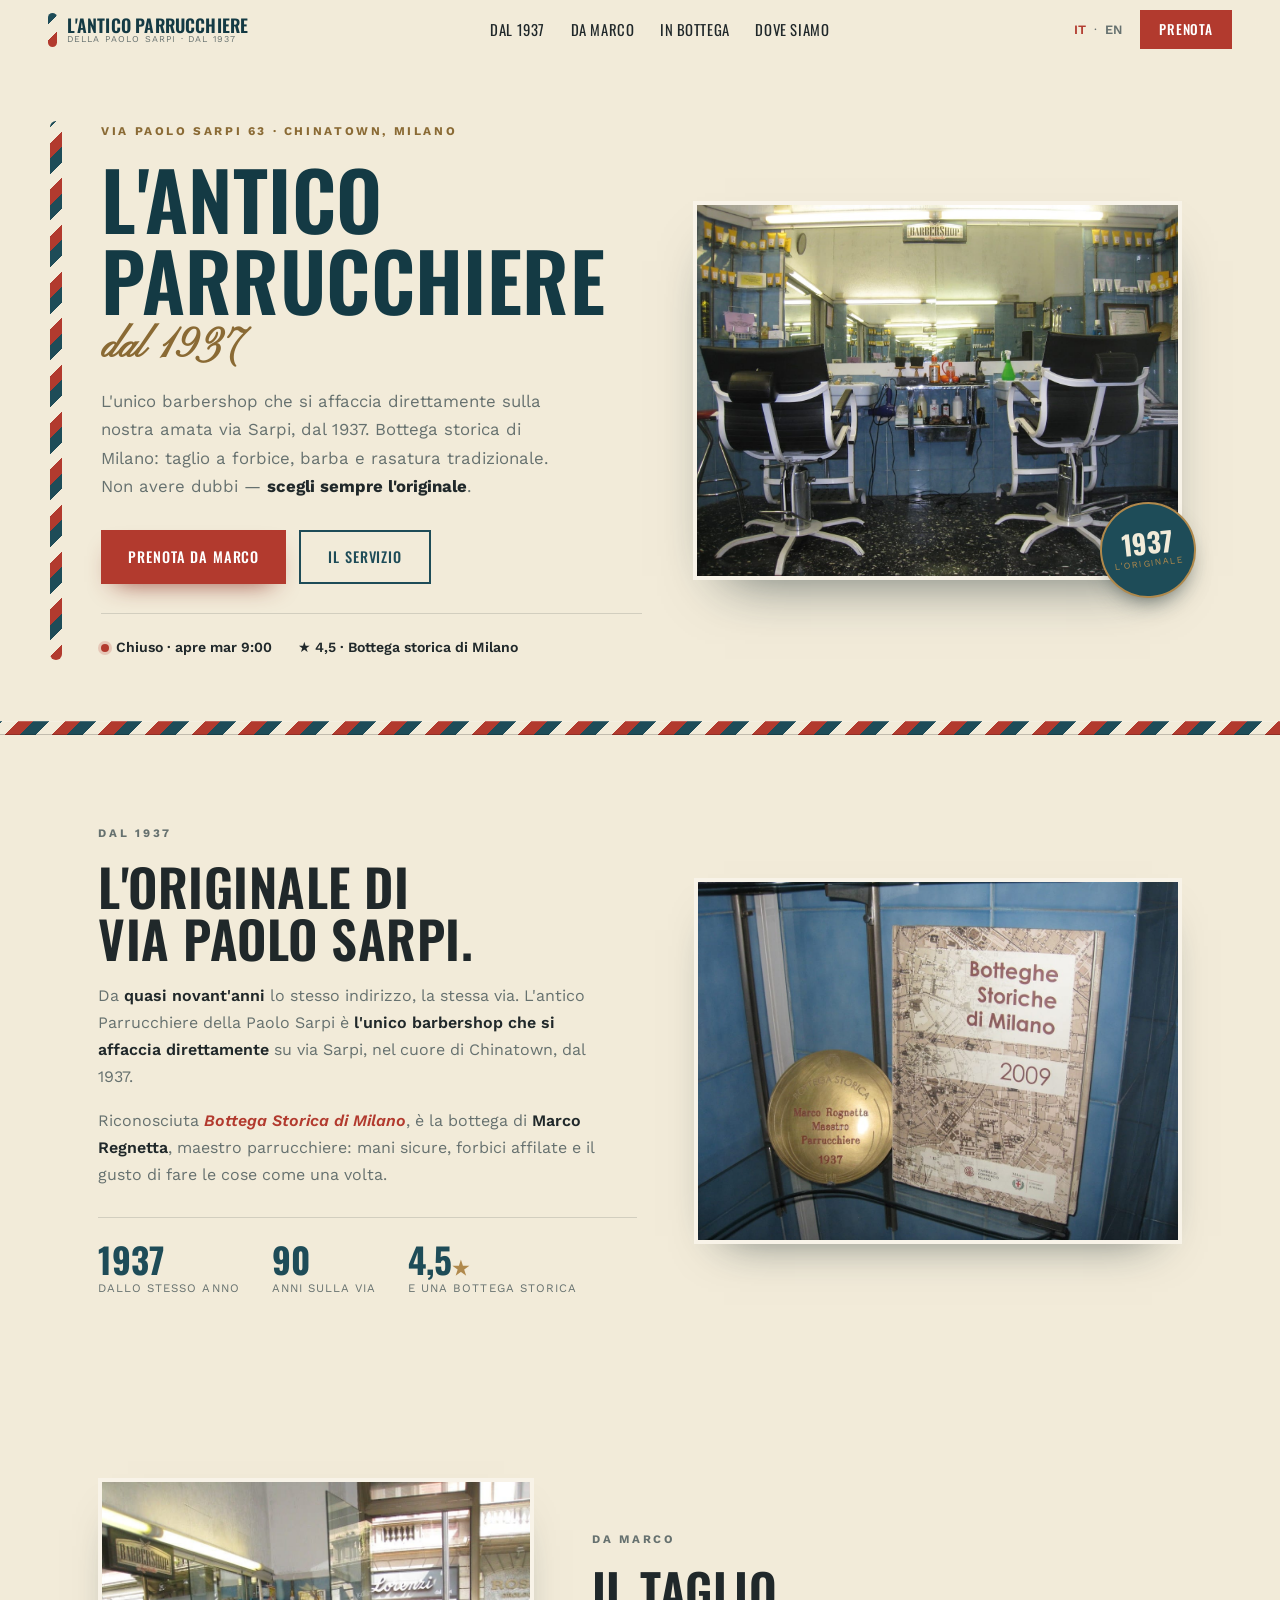
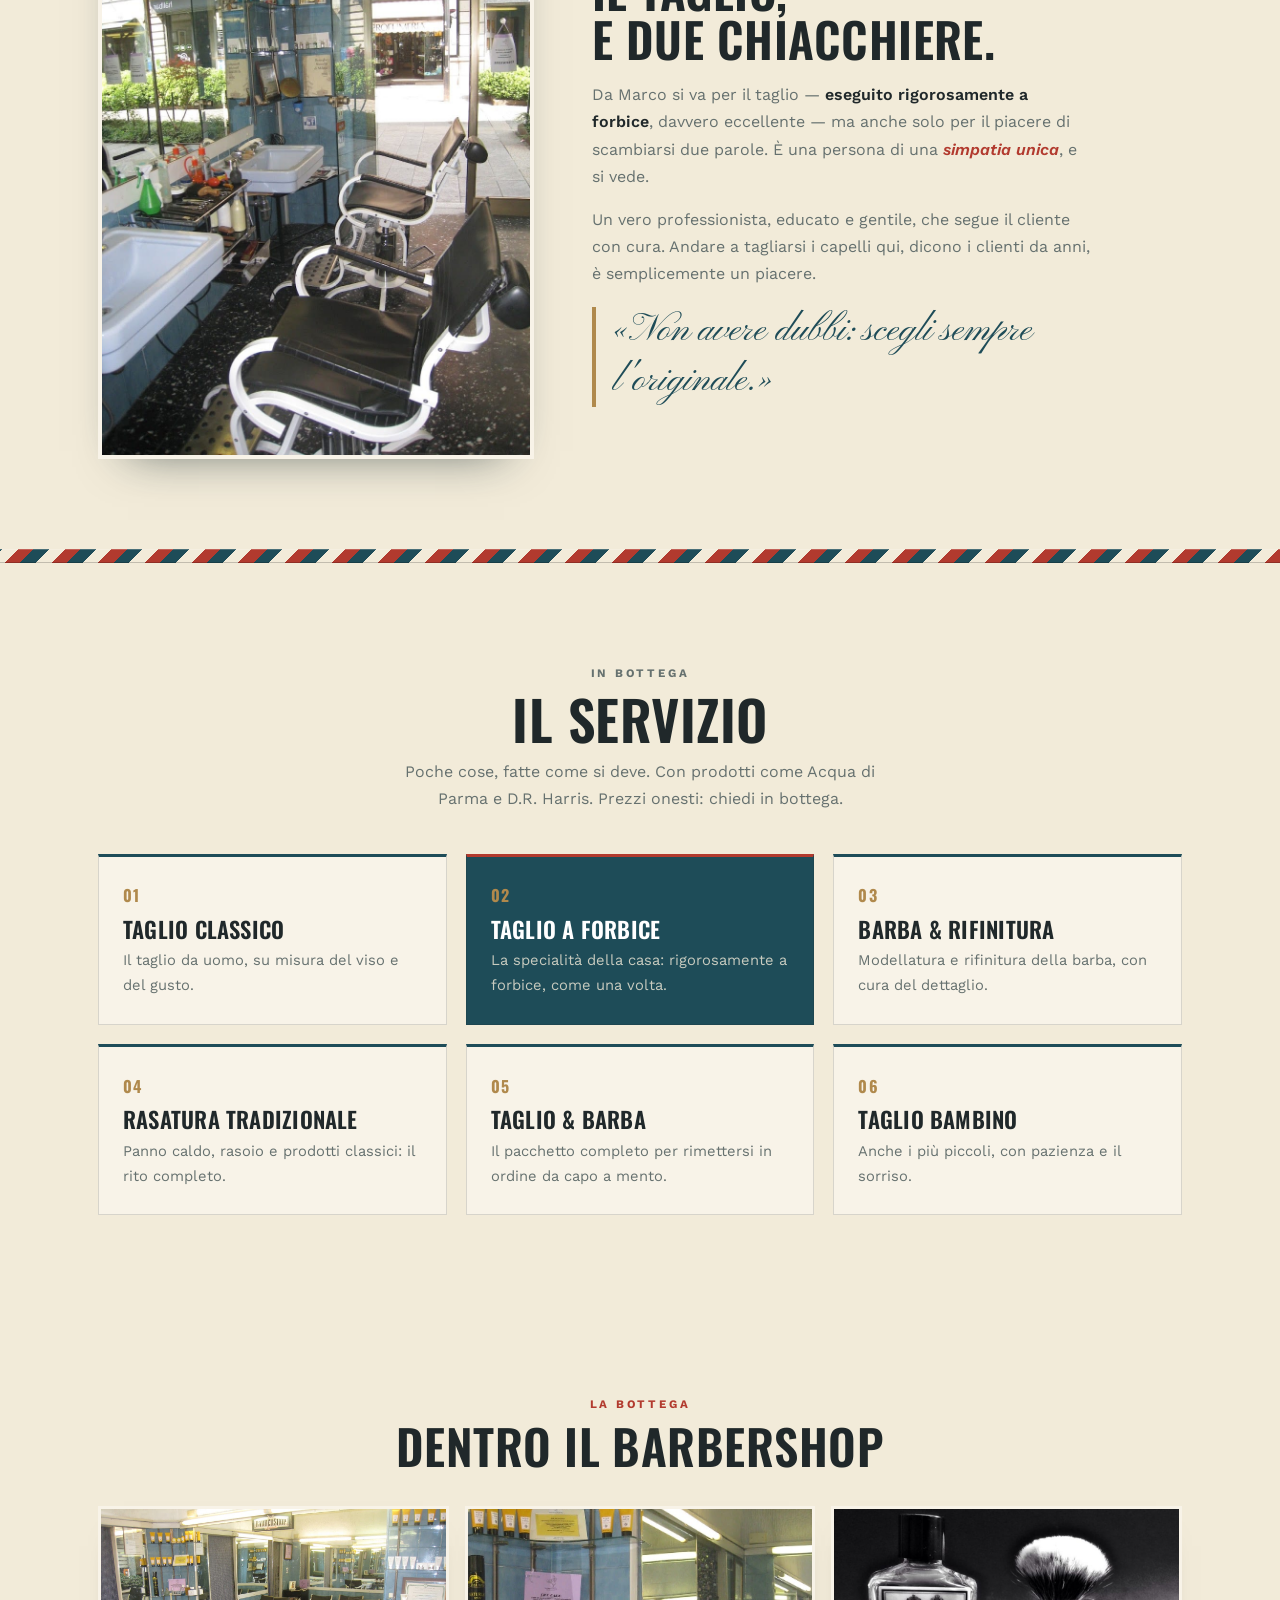
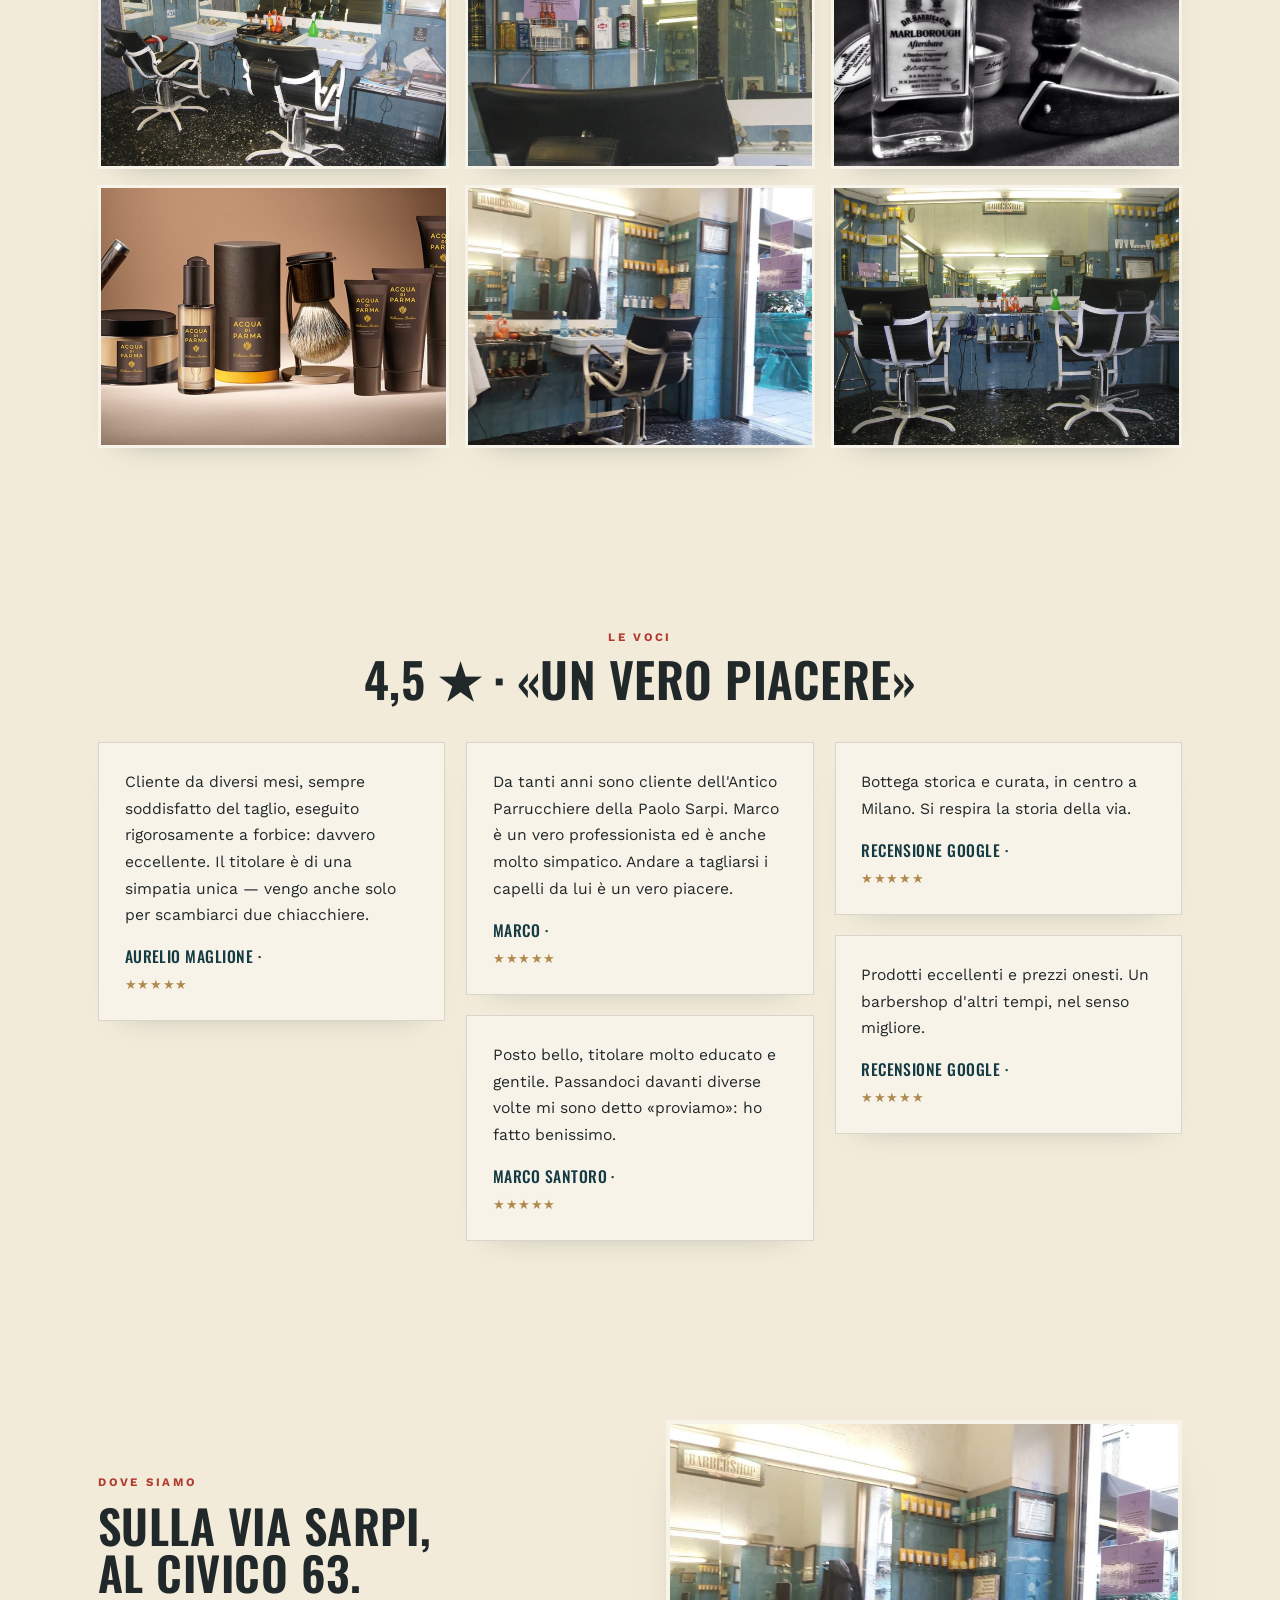
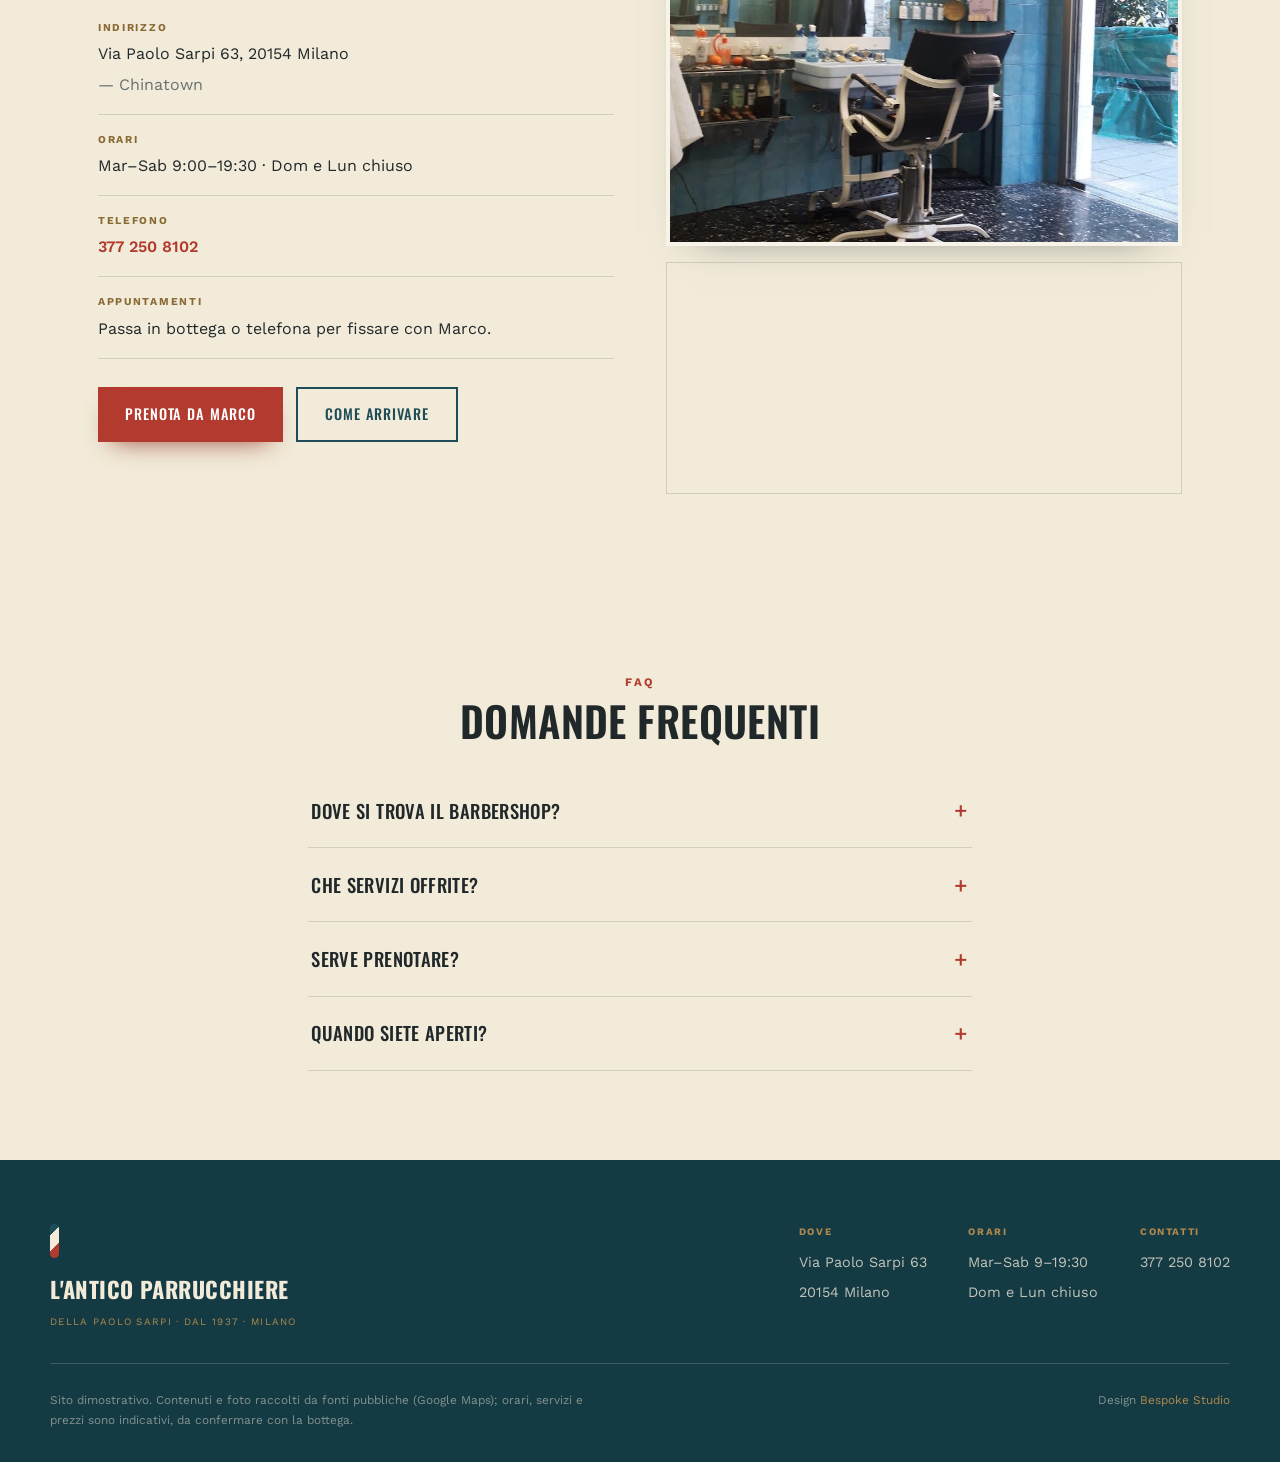
==== index.html @ 306f4358 "L'antico Parrucchiere della Paolo Sarpi — barbershop dal 1937 (demo)" ====
<!DOCTYPE html>
<html lang="it">
<head>
<meta charset="UTF-8" />
<meta name="viewport" content="width=device-width, initial-scale=1.0" />
<title>L'antico Parrucchiere della Paolo Sarpi — barbershop dal 1937 · Milano</title>
<meta name="description" content="L'antico Parrucchiere della Paolo Sarpi: l'unico barbershop che si affaccia su via Sarpi dal 1937. Bottega storica di Milano, taglio a forbice, barba e rasatura tradizionale da Marco. Via Paolo Sarpi 63, Chinatown, Milano. 4,5★." />
<link rel="canonical" href="https://rotenzark.github.io/antico-parrucchiere-sarpi/" />
<meta name="theme-color" content="#1E4C58" />
<meta property="og:type" content="business.business" />
<meta property="og:site_name" content="L'antico Parrucchiere della Paolo Sarpi" />
<meta property="og:title" content="L'antico Parrucchiere della Paolo Sarpi — barbershop dal 1937" />
<meta property="og:description" content="L'unico barbershop che si affaccia su via Sarpi dal 1937. Bottega storica di Milano, taglio a forbice e rasatura tradizionale da Marco." />
<meta property="og:image" content="https://rotenzark.github.io/antico-parrucchiere-sarpi/img/og-image.jpg" />
<meta property="og:url" content="https://rotenzark.github.io/antico-parrucchiere-sarpi/" />
<meta property="og:locale" content="it_IT" />
<meta property="og:locale:alternate" content="en_US" />
<meta name="twitter:card" content="summary_large_image" />
<meta name="twitter:title" content="L'antico Parrucchiere della Paolo Sarpi — dal 1937" />
<meta name="twitter:description" content="L'unico barbershop che si affaccia su via Sarpi dal 1937. Taglio a forbice e rasatura tradizionale, da Marco." />
<meta name="twitter:image" content="https://rotenzark.github.io/antico-parrucchiere-sarpi/img/og-image.jpg" />
<link rel="icon" href="img/favicon.svg" type="image/svg+xml" />
<link rel="icon" href="img/favicon-32.png" sizes="32x32" type="image/png" />
<link rel="apple-touch-icon" href="img/apple-touch-icon.png" />
<link rel="preconnect" href="https://fonts.googleapis.com" />
<link rel="preconnect" href="https://fonts.gstatic.com" crossorigin />
<link href="https://fonts.googleapis.com/css2?family=Oswald:wght@400;500;600;700&family=Pinyon+Script&family=Work+Sans:wght@400;500;600;700&display=swap" rel="stylesheet" />
<link rel="stylesheet" href="css/styles.css?v=1" />
<script type="application/ld+json">
{
  "@context": "https://schema.org", "@type": "HairSalon",
  "name": "L'antico Parrucchiere della Paolo Sarpi",
  "description": "Barbershop storico di Milano, dal 1937 in Via Paolo Sarpi (Chinatown): l'unico barbershop che si affaccia direttamente sulla via. Bottega storica di Milano, taglio a forbice, barba e rasatura tradizionale. Da Marco Regnetta, maestro parrucchiere.",
  "url": "https://rotenzark.github.io/antico-parrucchiere-sarpi/",
  "telephone": "+393772508102", "priceRange": "€€",
  "image": "https://rotenzark.github.io/antico-parrucchiere-sarpi/img/interno.jpg",
  "address": { "@type": "PostalAddress", "streetAddress": "Via Paolo Sarpi 63", "addressLocality": "Milano", "postalCode": "20154", "addressCountry": "IT" },
  "geo": { "@type": "GeoCoordinates", "latitude": 45.480884, "longitude": 9.17062 },
  "aggregateRating": { "@type": "AggregateRating", "ratingValue": "4.5", "reviewCount": "55" },
  "foundingDate": "1937",
  "openingHoursSpecification": [
    { "@type": "OpeningHoursSpecification", "dayOfWeek": ["Tuesday","Wednesday","Thursday","Friday","Saturday"], "opens": "09:00", "closes": "19:30" }
  ],
  "sameAs": ["https://www.facebook.com/"]
}
</script>
<script type="application/ld+json">
{
  "@context": "https://schema.org", "@type": "FAQPage",
  "mainEntity": [
    { "@type": "Question", "name": "Dove si trova L'antico Parrucchiere della Paolo Sarpi?", "acceptedAnswer": { "@type": "Answer", "text": "In Via Paolo Sarpi 63, nel cuore di Chinatown a Milano: l'unico barbershop che si affaccia direttamente sulla via, dal 1937." } },
    { "@type": "Question", "name": "Che servizi offrite?", "acceptedAnswer": { "@type": "Answer", "text": "Taglio classico e taglio a forbice, barba e rifinitura, rasatura tradizionale con panno caldo, taglio & barba e taglio bambino. Con prodotti come Acqua di Parma e D.R. Harris." } },
    { "@type": "Question", "name": "Serve prenotare?", "acceptedAnswer": { "@type": "Answer", "text": "Si può passare in bottega o telefonare al 377 250 8102 per fissare un appuntamento con Marco." } },
    { "@type": "Question", "name": "Quando siete aperti?", "acceptedAnswer": { "@type": "Answer", "text": "Da martedì a sabato, dalle 9:00 alle 19:30. Domenica e lunedì chiuso." } }
  ]
}
</script>
</head>
<body>

<div id="intro" aria-hidden="true">
  <div class="intro-mark"><span class="intro-pole" aria-hidden="true"></span><span class="intro-name">L'antico Parrucchiere</span><span class="intro-since">della Paolo Sarpi · dal 1937</span></div>
  <button id="intro-skip" data-i18n="intro.skip">Entra →</button>
</div>

<header id="site-header">
  <a href="#top" class="brand" aria-label="L'antico Parrucchiere della Paolo Sarpi — home">
    <span class="brand-pole" aria-hidden="true"></span>
    <span class="brand-txt"><b>L'antico Parrucchiere</b><i data-i18n="brand.sub">della Paolo Sarpi · dal 1937</i></span>
  </a>
  <nav class="nav" aria-label="Navigazione">
    <a href="#storia" data-i18n="nav.storia">Dal 1937</a>
    <a href="#marco" data-i18n="nav.marco">Da Marco</a>
    <a href="#servizio" data-i18n="nav.servizio">In bottega</a>
    <a href="#dove" data-i18n="nav.dove">Dove siamo</a>
  </nav>
  <div class="head-actions">
    <div class="lang" role="group" aria-label="Lingua"><button data-lang="it" class="active">IT</button><span>·</span><button data-lang="en">EN</button></div>
    <a class="btn-book" href="tel:+393772508102"><span data-i18n="cta.book">Prenota</span></a>
    <button id="burger" aria-label="Menu" aria-expanded="false"><span></span><span></span><span></span></button>
  </div>
</header>

<!-- HERO -->
<section id="top" class="hero">
  <span class="hero-pole" aria-hidden="true"></span>
  <div class="hero-copy">
    <p class="eyebrow reveal" data-i18n="hero.eyebrow">Via Paolo Sarpi 63 · Chinatown, Milano</p>
    <h1 class="hero-title reveal reveal-d1">L'antico<br>Parrucchiere<span class="hero-script" data-i18n="hero.script">dal 1937</span></h1>
    <p class="hero-sub reveal reveal-d2" data-i18n="hero.sub">L'unico barbershop che si affaccia direttamente sulla nostra amata via Sarpi, dal 1937. Bottega storica di Milano: taglio a forbice, barba e rasatura tradizionale. Non avere dubbi — <b>scegli sempre l'originale</b>.</p>
    <div class="hero-cta reveal reveal-d3">
      <a class="btn btn-solid" href="tel:+393772508102" data-i18n="hero.cta1">Prenota da Marco</a>
      <a class="btn btn-line" href="#servizio" data-i18n="hero.cta2">Il servizio</a>
    </div>
    <div class="hero-facts reveal reveal-d3">
      <span class="hf-live"><span id="live-dot"></span> <span id="live-text" data-i18n="hero.live">Controllo orari…</span></span>
      <span data-i18n="hero.f2">★ 4,5 · Bottega storica di Milano</span>
    </div>
  </div>
  <div class="hero-media reveal reveal-d2">
    <figure class="hero-photo"><img src="img/interno.jpg" alt="L'interno storico del barbershop con le poltrone" width="1400" height="1050" fetchpriority="high" /></figure>
    <span class="hero-badge" aria-hidden="true"><b>1937</b><span>l'originale</span></span>
  </div>
</section>

<div class="barber-band" aria-hidden="true"></div>

<!-- STORIA -->
<section id="storia" class="section storia">
  <div class="storia-copy reveal">
    <p class="kicker" data-i18n="storia.kicker">Dal 1937</p>
    <h2 data-i18n="storia.h2">L'originale di<br>via Paolo Sarpi.</h2>
    <p data-i18n="storia.p1">Da <b>quasi novant'anni</b> lo stesso indirizzo, la stessa via. L'antico Parrucchiere della Paolo Sarpi è <b>l'unico barbershop che si affaccia direttamente</b> su via Sarpi, nel cuore di Chinatown, dal 1937.</p>
    <p data-i18n="storia.p2">Riconosciuta <em>Bottega Storica di Milano</em>, è la bottega di <b>Marco Regnetta</b>, maestro parrucchiere: mani sicure, forbici affilate e il gusto di fare le cose come una volta.</p>
    <div class="storia-stats">
      <div class="stat"><b>1937</b><span data-i18n="storia.s1">dallo stesso anno</span></div>
      <div class="stat"><b>90</b><span data-i18n="storia.s2">anni sulla via</span></div>
      <div class="stat"><b>4,5<i>★</i></b><span data-i18n="storia.s3">e una bottega storica</span></div>
    </div>
  </div>
  <figure class="storia-photo reveal reveal-d1"><img src="img/bottega-storica.jpg" alt="La targa Bottega Storica di Milano e il diploma di maestro parrucchiere" width="1400" height="1050" loading="lazy" /></figure>
</section>

<!-- DA MARCO -->
<section id="marco" class="section marco">
  <figure class="marco-photo reveal"><img src="img/poltrona.jpg" alt="La poltrona da barbiere classica" width="900" height="1200" loading="lazy" /></figure>
  <div class="marco-copy reveal reveal-d1">
    <p class="kicker" data-i18n="marco.kicker">Da Marco</p>
    <h2 data-i18n="marco.h2">Il taglio,<br>e due chiacchiere.</h2>
    <p data-i18n="marco.p1">Da Marco si va per il taglio — <b>eseguito rigorosamente a forbice</b>, davvero eccellente — ma anche solo per il piacere di scambiarsi due parole. È una persona di una <em>simpatia unica</em>, e si vede.</p>
    <p data-i18n="marco.p2">Un vero professionista, educato e gentile, che segue il cliente con cura. Andare a tagliarsi i capelli qui, dicono i clienti da anni, è semplicemente un piacere.</p>
    <blockquote class="marco-quote" data-i18n="marco.quote">«Non avere dubbi: scegli sempre l'originale.»</blockquote>
  </div>
</section>

<div class="barber-band" aria-hidden="true"></div>

<!-- IN BOTTEGA · servizi -->
<section id="servizio" class="section servizio">
  <div class="servizio-head reveal">
    <p class="kicker" data-i18n="servizio.kicker">In bottega</p>
    <h2 data-i18n="servizio.h2">Il servizio</h2>
    <p data-i18n="servizio.sub">Poche cose, fatte come si deve. Con prodotti come Acqua di Parma e D.R. Harris. Prezzi onesti: chiedi in bottega.</p>
  </div>
  <div class="serv-grid">
    <article class="serv reveal"><span class="serv-n">01</span><h3 data-i18n="serv.1t">Taglio classico</h3><p data-i18n="serv.1p">Il taglio da uomo, su misura del viso e del gusto.</p></article>
    <article class="serv serv-star reveal reveal-d1"><span class="serv-n">02</span><h3 data-i18n="serv.2t">Taglio a forbice</h3><p data-i18n="serv.2p">La specialità della casa: rigorosamente a forbice, come una volta.</p></article>
    <article class="serv reveal reveal-d2"><span class="serv-n">03</span><h3 data-i18n="serv.3t">Barba &amp; rifinitura</h3><p data-i18n="serv.3p">Modellatura e rifinitura della barba, con cura del dettaglio.</p></article>
    <article class="serv reveal"><span class="serv-n">04</span><h3 data-i18n="serv.4t">Rasatura tradizionale</h3><p data-i18n="serv.4p">Panno caldo, rasoio e prodotti classici: il rito completo.</p></article>
    <article class="serv reveal reveal-d1"><span class="serv-n">05</span><h3 data-i18n="serv.5t">Taglio &amp; Barba</h3><p data-i18n="serv.5p">Il pacchetto completo per rimettersi in ordine da capo a mento.</p></article>
    <article class="serv reveal reveal-d2"><span class="serv-n">06</span><h3 data-i18n="serv.6t">Taglio bambino</h3><p data-i18n="serv.6p">Anche i più piccoli, con pazienza e il sorriso.</p></article>
  </div>
</section>

<!-- GALLERY -->
<section id="gallery" class="section gallery">
  <div class="gallery-head reveal"><p class="kicker" data-i18n="gallery.kicker">La bottega</p><h2 data-i18n="gallery.h2">Dentro il barbershop</h2></div>
  <div class="gallery-grid">
    <figure class="g-item" data-full="img/interno2.jpg"><img src="img/interno2.jpg" alt="L'interno del barbershop" width="1300" height="975" loading="lazy" /></figure>
    <figure class="g-item" data-full="img/station.jpg"><img src="img/station.jpg" alt="La postazione con lo specchio" width="935" height="1200" loading="lazy" /></figure>
    <figure class="g-item" data-full="img/rasatura.jpg"><img src="img/rasatura.jpg" alt="Prodotti da rasatura tradizionale" width="1379" height="846" loading="lazy" /></figure>
    <figure class="g-item" data-full="img/acqua-parma.jpg"><img src="img/acqua-parma.jpg" alt="La linea Acqua di Parma Collezione Barbiere" width="1046" height="514" loading="lazy" /></figure>
    <figure class="g-item" data-full="img/ingresso.jpg"><img src="img/ingresso.jpg" alt="L'ingresso su via Sarpi" width="900" height="1200" loading="lazy" /></figure>
    <figure class="g-item" data-full="img/interno3.jpg"><img src="img/interno3.jpg" alt="Le poltrone da barbiere" width="1300" height="975" loading="lazy" /></figure>
  </div>
</section>

<!-- RECENSIONI -->
<section id="recensioni" class="section recensioni">
  <div class="rev-head reveal"><p class="kicker" data-i18n="rev.kicker">Le voci</p><h2 data-i18n="rev.h2">4,5 ★ · «un vero piacere»</h2></div>
  <div class="rev-grid">
    <blockquote class="rev reveal"><p>Cliente da diversi mesi, sempre soddisfatto del taglio, eseguito rigorosamente a forbice: davvero eccellente. Il titolare è di una simpatia unica — vengo anche solo per scambiarci due chiacchiere.</p><cite>Aurelio Maglione · <span>★★★★★</span></cite></blockquote>
    <blockquote class="rev reveal reveal-d1"><p>Da tanti anni sono cliente dell'Antico Parrucchiere della Paolo Sarpi. Marco è un vero professionista ed è anche molto simpatico. Andare a tagliarsi i capelli da lui è un vero piacere.</p><cite>Marco · <span>★★★★★</span></cite></blockquote>
    <blockquote class="rev reveal reveal-d2"><p>Posto bello, titolare molto educato e gentile. Passandoci davanti diverse volte mi sono detto «proviamo»: ho fatto benissimo.</p><cite>Marco Santoro · <span>★★★★★</span></cite></blockquote>
    <blockquote class="rev reveal"><p>Bottega storica e curata, in centro a Milano. Si respira la storia della via.</p><cite data-i18n="rev.g1">Recensione Google · <span>★★★★★</span></cite></blockquote>
    <blockquote class="rev reveal reveal-d1"><p>Prodotti eccellenti e prezzi onesti. Un barbershop d'altri tempi, nel senso migliore.</p><cite data-i18n="rev.g2">Recensione Google · <span>★★★★★</span></cite></blockquote>
  </div>
</section>

<!-- DOVE -->
<section id="dove" class="section dove">
  <div class="dove-grid">
    <div class="dove-info reveal">
      <p class="kicker" data-i18n="dove.kicker">Dove siamo</p>
      <h2 data-i18n="dove.h2">Sulla via Sarpi,<br>al civico 63.</h2>
      <ul class="dove-list">
        <li><b data-i18n="dove.addr">Indirizzo</b> Via Paolo Sarpi 63, 20154 Milano <span class="dim" data-i18n="dove.addr2">— Chinatown</span></li>
        <li><b data-i18n="dove.hours">Orari</b> <span data-i18n="dove.hoursv">Mar–Sab 9:00–19:30 · Dom e Lun chiuso</span></li>
        <li><b data-i18n="dove.phone">Telefono</b> <a href="tel:+393772508102">377 250 8102</a></li>
        <li><b data-i18n="dove.book">Appuntamenti</b> <span data-i18n="dove.bookv">Passa in bottega o telefona per fissare con Marco.</span></li>
      </ul>
      <div class="dove-cta">
        <a class="btn btn-solid" href="tel:+393772508102" data-i18n="dove.call">Prenota da Marco</a>
        <a class="btn btn-line" href="https://www.google.com/maps/dir/?api=1&destination=L'antico+Parrucchiere+della+Paolo+Sarpi+Via+Paolo+Sarpi+63+Milano" target="_blank" rel="noopener" data-i18n="dove.route">Come arrivare</a>
      </div>
    </div>
    <div class="dove-side reveal">
      <figure class="dove-photo"><img src="img/ingresso.jpg" alt="L'ingresso del barbershop su via Sarpi" width="900" height="1200" loading="lazy" /></figure>
      <div class="dove-map"><iframe title="Mappa L'antico Parrucchiere della Paolo Sarpi" src="https://www.google.com/maps?q=L'antico+Parrucchiere+della+Paolo+Sarpi+Via+Paolo+Sarpi+63+Milano&output=embed" loading="lazy" referrerpolicy="no-referrer-when-downgrade"></iframe></div>
    </div>
  </div>
</section>

<!-- FAQ -->
<section id="faq" class="section faq">
  <div class="faq-head reveal"><p class="kicker">FAQ</p><h2 data-i18n="faq.h2">Domande frequenti</h2></div>
  <div class="faq-list reveal">
    <details><summary data-i18n="faq.q1">Dove si trova il barbershop?</summary><p data-i18n="faq.a1">In Via Paolo Sarpi 63, nel cuore di Chinatown a Milano: l'unico barbershop che si affaccia direttamente sulla via, dal 1937.</p></details>
    <details><summary data-i18n="faq.q2">Che servizi offrite?</summary><p data-i18n="faq.a2">Taglio classico e taglio a forbice, barba e rifinitura, rasatura tradizionale con panno caldo, taglio & barba e taglio bambino. Con prodotti come Acqua di Parma e D.R. Harris.</p></details>
    <details><summary data-i18n="faq.q3">Serve prenotare?</summary><p data-i18n="faq.a3">Si può passare in bottega o telefonare al 377 250 8102 per fissare un appuntamento con Marco.</p></details>
    <details><summary data-i18n="faq.q4">Quando siete aperti?</summary><p data-i18n="faq.a4">Da martedì a sabato, dalle 9:00 alle 19:30. Domenica e lunedì chiuso.</p></details>
  </div>
</section>

<footer id="site-footer">
  <div class="foot-main">
    <div class="foot-brand"><span class="brand-pole" aria-hidden="true"></span><b>L'antico Parrucchiere</b><i data-i18n="foot.sub">della Paolo Sarpi · dal 1937 · Milano</i></div>
    <div class="foot-cols">
      <div><b data-i18n="foot.where">Dove</b><span>Via Paolo Sarpi 63</span><span>20154 Milano</span></div>
      <div><b data-i18n="foot.hours">Orari</b><span data-i18n="foot.hours2">Mar–Sab 9–19:30</span><span data-i18n="foot.hours3">Dom e Lun chiuso</span></div>
      <div><b data-i18n="foot.contact">Contatti</b><a href="tel:+393772508102">377 250 8102</a></div>
    </div>
  </div>
  <div class="foot-bottom">
    <p data-i18n="foot.disclaimer">Sito dimostrativo. Contenuti e foto raccolti da fonti pubbliche (Google Maps); orari, servizi e prezzi sono indicativi, da confermare con la bottega.</p>
    <p class="foot-credit">Design <a href="https://bespokestud.io" target="_blank" rel="noopener">Bespoke Studio</a></p>
  </div>
</footer>

<nav class="action-bar" aria-label="Azioni rapide">
  <a href="tel:+393772508102"><span data-i18n="ab.call">Prenota</span></a>
  <a href="#servizio"><span data-i18n="ab.servizio">Il servizio</span></a>
  <a href="https://www.google.com/maps/dir/?api=1&destination=L'antico+Parrucchiere+della+Paolo+Sarpi+Via+Paolo+Sarpi+63+Milano" target="_blank" rel="noopener"><span data-i18n="ab.route">Indicazioni</span></a>
</nav>

<div id="lightbox" aria-hidden="true"><button id="lb-close" aria-label="Chiudi">✕</button><img id="lb-img" src="" alt="" /></div>
<script src="js/main.js?v=1"></script>
</body>
</html>
---- css/styles.css ----
/* ===== L'ANTICO PARRUCCHIERE · styles.css ===== */
:root{
  --petrol:#1E4C58; --petrol-deep:#143A44; --petrol-soft:#DCE7E8;
  --cream:#F2EBD9; --paper:#F8F3E8;
  --brass:#B0894C; --brass-deep:#8A6A34;
  --red:#B23A2E; --red-deep:#8A2A20;
  --ink:#20282A; --muted:#66716F; --line:rgba(32,40,42,.15);
  --disp:'Oswald',Impact,sans-serif;
  --script:'Pinyon Script',cursive;
  --sans:'Work Sans',system-ui,-apple-system,sans-serif;
  --pole:repeating-linear-gradient(-45deg, var(--red) 0 11px, var(--cream) 11px 22px, var(--petrol) 22px 33px);
  --wrap:1180px;
}
*{margin:0;padding:0;box-sizing:border-box}
html{scroll-behavior:smooth;overflow-x:clip;-webkit-text-size-adjust:100%}
body{font-family:var(--sans);background:var(--cream);color:var(--ink);line-height:1.7;-webkit-font-smoothing:antialiased;overflow-x:clip}
img{max-width:100%;display:block}
a{color:inherit;text-decoration:none}
h1,h2,h3{font-family:var(--disp);font-weight:600;line-height:1.02;letter-spacing:.01em;text-transform:uppercase}
em{font-style:italic}
.section{padding:clamp(3.2rem,7vw,6rem) clamp(1.15rem,5vw,3rem);max-width:var(--wrap);margin:0 auto;overflow-x:clip}
.kicker{font-family:var(--sans);font-size:.72rem;font-weight:700;letter-spacing:.24em;text-transform:uppercase;color:var(--red)}
.eyebrow{font-family:var(--sans);font-size:.74rem;font-weight:700;letter-spacing:.22em;text-transform:uppercase;color:var(--brass-deep)}

/* barber-pole signature */
.barber-band{height:14px;width:100%;background:var(--pole);box-shadow:inset 0 1px 0 rgba(255,255,255,.2),inset 0 -1px 0 rgba(0,0,0,.2)}

/* buttons */
.btn{display:inline-flex;align-items:center;gap:.5rem;font-family:var(--disp);font-weight:500;font-size:.9rem;letter-spacing:.06em;text-transform:uppercase;padding:.8rem 1.7rem;transition:transform .18s,background .18s,color .18s;cursor:pointer;white-space:nowrap}
.btn-solid{background:var(--red);color:#fff;box-shadow:0 12px 26px -14px rgba(138,42,32,.9)}
.btn-solid:hover{background:var(--red-deep);transform:translateY(-2px)}
.btn-line{border:2px solid var(--petrol);color:var(--petrol)}
.btn-line:hover{background:var(--petrol);color:var(--cream);transform:translateY(-2px)}

/* ===== INTRO ===== */
#intro{position:fixed;inset:0;z-index:120;background:var(--petrol-deep);display:flex;flex-direction:column;align-items:center;justify-content:center;gap:1.1rem;transition:opacity .7s ease,visibility .7s}
#intro.done{opacity:0;visibility:hidden}
.intro-mark{display:flex;flex-direction:column;align-items:center;gap:.5rem;animation:fadeUp .8s ease both}
.intro-pole{width:14px;height:64px;border-radius:8px;background:var(--pole);box-shadow:0 0 0 3px rgba(242,235,217,.15)}
.intro-name{font-family:var(--disp);font-weight:600;font-size:clamp(2rem,6vw,3.2rem);color:var(--cream);text-transform:uppercase;letter-spacing:.02em}
.intro-since{font-family:var(--script);font-size:1.5rem;color:var(--brass);text-transform:none}
#intro-skip{margin-top:.4rem;background:none;border:1px solid rgba(242,235,217,.4);color:var(--cream);padding:.5rem 1.3rem;font-family:var(--disp);font-size:.82rem;letter-spacing:.08em;text-transform:uppercase;cursor:pointer;transition:background .2s}
#intro-skip:hover{background:rgba(242,235,217,.14)}
@keyframes fadeUp{from{opacity:0;transform:translateY(12px)}to{opacity:1;transform:none}}

/* ===== HEADER ===== */
#site-header{position:sticky;top:0;z-index:90;display:flex;align-items:center;justify-content:space-between;gap:1rem;padding:.65rem clamp(1.15rem,5vw,3rem);background:rgba(242,235,217,.92);backdrop-filter:blur(11px);border-bottom:1px solid transparent;transition:border-color .3s}
#site-header.scrolled{border-color:var(--line)}
.brand{display:flex;align-items:center;gap:.6rem}
.brand-pole{width:9px;height:34px;border-radius:5px;background:var(--pole);flex:none}
.brand-txt{display:flex;flex-direction:column;line-height:1.05}
.brand-txt b{font-family:var(--disp);font-size:1.12rem;font-weight:600;color:var(--petrol-deep);text-transform:uppercase;letter-spacing:.01em}
.brand-txt i{font-family:var(--sans);font-style:normal;font-size:.56rem;letter-spacing:.13em;text-transform:uppercase;color:var(--muted)}
.nav{display:flex;gap:1.6rem}
.nav a{font-family:var(--disp);font-size:.92rem;font-weight:400;letter-spacing:.04em;text-transform:uppercase;color:var(--ink);position:relative;padding:.2rem 0}
.nav a::after{content:"";position:absolute;left:0;bottom:-2px;width:0;height:2px;background:var(--red);transition:width .25s}
.nav a:hover::after{width:100%}
.head-actions{display:flex;align-items:center;gap:.9rem}
.lang{display:flex;align-items:center;gap:.3rem;font-size:.8rem;color:var(--muted)}
.lang button{background:none;border:none;font-family:var(--sans);font-weight:600;font-size:.8rem;color:var(--muted);cursor:pointer;padding:.1rem .2rem}
.lang button.active{color:var(--red)}
.btn-book{background:var(--red);color:#fff;padding:.5rem 1.2rem;font-family:var(--disp);font-size:.84rem;font-weight:500;letter-spacing:.06em;text-transform:uppercase;transition:background .2s,transform .2s}
.btn-book:hover{background:var(--red-deep);transform:translateY(-1px)}
#burger{display:none;flex-direction:column;gap:5px;background:none;border:none;cursor:pointer;padding:.3rem}
#burger span{width:23px;height:2px;background:var(--ink);transition:.3s}
#burger[aria-expanded="true"] span:nth-child(1){transform:translateY(7px) rotate(45deg)}
#burger[aria-expanded="true"] span:nth-child(2){opacity:0}
#burger[aria-expanded="true"] span:nth-child(3){transform:translateY(-7px) rotate(-45deg)}

/* ===== HERO ===== */
.hero{position:relative;max-width:var(--wrap);margin:0 auto;padding:clamp(2rem,5vw,3.8rem) clamp(1.15rem,5vw,3rem);display:grid;grid-template-columns:1.05fr .95fr;gap:clamp(1.6rem,4vw,3.4rem);align-items:center}
.hero-pole{position:absolute;left:0;top:clamp(2rem,5vw,3.8rem);bottom:clamp(2rem,5vw,3.8rem);width:12px;border-radius:6px;background:var(--pole);display:none}
.eyebrow{margin-bottom:1rem}
.hero-title{font-family:var(--disp);font-size:clamp(2.8rem,7.5vw,5rem);color:var(--petrol-deep);font-weight:600;position:relative;letter-spacing:.005em}
.hero-script{display:block;font-family:var(--script);font-size:.5em;color:var(--brass-deep);text-transform:none;letter-spacing:0;margin-top:.15em}
.hero-sub{font-size:1.05rem;color:var(--muted);max-width:48ch;margin-top:1.2rem}
.hero-sub b{color:var(--ink)}
.hero-cta{display:flex;gap:.8rem;flex-wrap:wrap;margin-top:1.8rem}
.hero-facts{display:flex;gap:1.6rem;flex-wrap:wrap;margin-top:1.8rem;padding-top:1.4rem;border-top:1px solid var(--line);font-size:.88rem;font-weight:600}
.hf-live{display:inline-flex;align-items:center;gap:.45rem}
#live-dot{width:8px;height:8px;border-radius:50%;background:var(--muted);flex:none}
#live-dot.open{background:#4f8a52;box-shadow:0 0 0 3px rgba(79,138,82,.2)}
#live-dot.closed{background:var(--red);box-shadow:0 0 0 3px rgba(178,58,46,.2)}
.hero-media{position:relative}
.hero-photo{overflow:hidden;aspect-ratio:4/3.1;box-shadow:0 28px 56px -32px rgba(20,40,44,.7);border:4px solid var(--paper)}
.hero-photo img{width:100%;height:100%;object-fit:cover}
.hero-badge{position:absolute;right:-14px;bottom:-18px;width:96px;height:96px;border-radius:50%;background:var(--petrol);color:var(--cream);display:flex;flex-direction:column;align-items:center;justify-content:center;text-align:center;box-shadow:0 12px 24px -12px rgba(20,40,44,.8);transform:rotate(-6deg);border:2px solid var(--brass)}
.hero-badge b{font-family:var(--disp);font-weight:700;font-size:1.7rem;line-height:1}
.hero-badge span{font-family:var(--sans);font-size:.56rem;letter-spacing:.14em;text-transform:uppercase;color:var(--brass)}

/* ===== STORIA ===== */
.storia{display:grid;grid-template-columns:1.05fr .95fr;gap:clamp(1.8rem,5vw,3.6rem);align-items:center}
.storia-copy h2{font-size:clamp(2.1rem,5vw,3.2rem);color:var(--ink);margin:.7rem 0 1.1rem}
.storia-copy p{color:var(--muted);margin-bottom:1rem;max-width:52ch}
.storia-copy b{color:var(--ink);font-weight:600}
.storia-copy em{color:var(--red);font-style:italic;font-weight:600}
.storia-stats{display:flex;gap:2rem;flex-wrap:wrap;margin-top:1.8rem;padding-top:1.5rem;border-top:1px solid var(--line)}
.storia-stats .stat{display:flex;flex-direction:column;gap:.1rem}
.storia-stats .stat b{font-family:var(--disp);font-weight:700;font-size:2.2rem;color:var(--petrol);line-height:1}
.storia-stats .stat b i{font-style:normal;color:var(--brass);font-size:1.2rem}
.storia-stats .stat span{font-size:.72rem;letter-spacing:.09em;text-transform:uppercase;color:var(--muted)}
.storia-photo{overflow:hidden;aspect-ratio:4/3;box-shadow:0 22px 46px -30px rgba(20,40,44,.7);border:4px solid var(--paper)}
.storia-photo img{width:100%;height:100%;object-fit:cover}

/* ===== DA MARCO ===== */
.marco{display:grid;grid-template-columns:.85fr 1.15fr;gap:clamp(1.8rem,5vw,3.6rem);align-items:center}
.marco-photo{overflow:hidden;aspect-ratio:3/4;box-shadow:0 22px 46px -30px rgba(20,40,44,.7);border:4px solid var(--paper)}
.marco-photo img{width:100%;height:100%;object-fit:cover}
.marco-copy h2{font-size:clamp(2rem,4.8vw,3rem);color:var(--ink);margin:.7rem 0 1.1rem}
.marco-copy p{color:var(--muted);margin-bottom:1rem;max-width:50ch}
.marco-copy b{color:var(--ink);font-weight:600}
.marco-copy em{color:var(--red);font-style:italic;font-weight:600}
.marco-quote{font-family:var(--script);font-size:clamp(1.7rem,3.6vw,2.4rem);color:var(--petrol);line-height:1.3;margin-top:1.2rem;padding-left:1.1rem;border-left:4px solid var(--brass)}

/* ===== IN BOTTEGA · servizi ===== */
.servizio-head{text-align:center;margin-bottom:2.6rem}
.servizio-head h2{font-size:clamp(2.2rem,5.5vw,3.4rem);color:var(--ink);margin-top:.5rem}
.servizio-head p{color:var(--muted);max-width:52ch;margin:.7rem auto 0}
.serv-grid{display:grid;grid-template-columns:repeat(3,1fr);gap:1.2rem}
.serv{background:var(--paper);border:1px solid var(--line);border-top:3px solid var(--petrol);padding:1.6rem 1.5rem;display:flex;flex-direction:column;gap:.5rem;transition:transform .22s,box-shadow .22s,border-color .22s}
.serv:hover{transform:translateY(-4px);box-shadow:0 20px 40px -28px rgba(20,40,44,.5)}
.serv-n{font-family:var(--disp);font-weight:700;font-size:1rem;color:var(--brass);letter-spacing:.08em}
.serv h3{font-size:1.4rem;color:var(--ink)}
.serv p{font-size:.92rem;color:var(--muted)}
.serv-star{border-top-color:var(--red);background:var(--petrol);color:var(--cream)}
.serv-star .serv-n{color:var(--brass)}
.serv-star h3{color:#fff}
.serv-star p{color:rgba(242,235,217,.8)}

/* ===== GALLERY ===== */
.gallery-head{text-align:center;margin-bottom:2.2rem}
.gallery-head h2{font-size:clamp(2rem,5vw,3rem);color:var(--ink);margin-top:.5rem}
.gallery-grid{display:grid;grid-template-columns:repeat(3,1fr);gap:1rem}
.g-item{overflow:hidden;cursor:pointer;aspect-ratio:4/3;box-shadow:0 14px 30px -26px rgba(20,40,44,.55);border:3px solid var(--paper)}
.g-item img{width:100%;height:100%;object-fit:cover;transition:transform .5s}
.g-item:hover img{transform:scale(1.05)}

/* ===== RECENSIONI ===== */
.recensioni{text-align:center}
.rev-head{margin-bottom:2.4rem}
.rev-head h2{font-size:clamp(1.9rem,4.8vw,3rem);color:var(--ink);margin-top:.5rem}
.rev-grid{columns:3;column-gap:1.3rem;text-align:left}
.rev{break-inside:avoid;margin-bottom:1.3rem;background:var(--paper);border:1px solid var(--line);padding:1.6rem;box-shadow:0 14px 30px -26px rgba(20,40,44,.4)}
.rev p{font-size:.98rem;color:var(--ink);margin-bottom:.9rem}
.rev cite{font-style:normal;font-family:var(--disp);font-weight:500;font-size:.98rem;letter-spacing:.03em;text-transform:uppercase;color:var(--petrol-deep);display:flex;flex-direction:column;gap:.15rem}
.rev cite span{color:var(--brass);letter-spacing:.05em;font-size:.82rem}

/* ===== DOVE ===== */
.dove-grid{display:grid;grid-template-columns:1fr 1fr;gap:clamp(1.6rem,4vw,3.4rem);align-items:center}
.dove-info h2{font-size:clamp(1.9rem,4.6vw,2.9rem);color:var(--ink);margin:.6rem 0 1.4rem}
.dove-list{list-style:none;display:flex;flex-direction:column;gap:1rem;margin-bottom:1.8rem}
.dove-list li{display:flex;flex-direction:column;gap:.2rem;font-size:1rem;padding-bottom:1rem;border-bottom:1px solid var(--line)}
.dove-list b{font-family:var(--sans);font-size:.66rem;font-weight:700;letter-spacing:.16em;text-transform:uppercase;color:var(--brass-deep)}
.dove-list a{color:var(--red);font-weight:600}
.dove-list .dim{color:var(--muted)}
.dove-cta{display:flex;gap:.8rem;flex-wrap:wrap}
.dove-side{display:flex;flex-direction:column;gap:1rem}
.dove-photo{overflow:hidden;aspect-ratio:4/3.3;box-shadow:0 18px 40px -30px rgba(20,40,44,.6);border:4px solid var(--paper)}
.dove-photo img{width:100%;height:100%;object-fit:cover}
.dove-map{overflow:hidden;border:1px solid var(--line)}
.dove-map iframe{width:100%;height:100%;min-height:230px;border:0;display:block;filter:grayscale(.2) sepia(.1)}

/* ===== FAQ ===== */
.faq{max-width:760px}
.faq-head{text-align:center;margin-bottom:2rem}
.faq-head h2{font-size:clamp(1.8rem,4vw,2.6rem);color:var(--ink);margin-top:.4rem}
.faq-list details{border-bottom:1px solid var(--line);padding:1.1rem .2rem}
.faq-list summary{font-family:var(--disp);font-size:1.16rem;font-weight:500;text-transform:uppercase;letter-spacing:.02em;color:var(--ink);cursor:pointer;list-style:none;display:flex;justify-content:space-between;align-items:center;gap:1rem}
.faq-list summary::-webkit-details-marker{display:none}
.faq-list summary::after{content:"+";font-family:var(--sans);color:var(--red);font-size:1.4rem;transition:transform .25s}
.faq-list details[open] summary::after{transform:rotate(45deg)}
.faq-list p{color:var(--muted);margin-top:.7rem;font-size:.98rem}

/* ===== FOOTER ===== */
#site-footer{background:var(--petrol-deep);color:rgba(242,235,217,.78);padding:clamp(2.6rem,6vw,4rem) clamp(1.15rem,5vw,3rem) 2rem}
.foot-main{max-width:var(--wrap);margin:0 auto;display:flex;justify-content:space-between;gap:2rem;flex-wrap:wrap;padding-bottom:2rem;border-bottom:1px solid rgba(242,235,217,.18)}
.foot-brand{display:flex;flex-direction:column;gap:.4rem}
.foot-brand .brand-pole{margin-bottom:.3rem}
.foot-brand b{font-family:var(--disp);font-size:1.4rem;color:var(--cream);text-transform:uppercase;letter-spacing:.02em}
.foot-brand i{font-family:var(--sans);font-style:normal;font-size:.62rem;letter-spacing:.13em;text-transform:uppercase;color:var(--brass)}
.foot-cols{display:flex;gap:2.6rem;flex-wrap:wrap}
.foot-cols div{display:flex;flex-direction:column;gap:.35rem}
.foot-cols b{font-size:.62rem;font-weight:700;letter-spacing:.16em;text-transform:uppercase;color:var(--brass);margin-bottom:.2rem}
.foot-cols span,.foot-cols a{font-size:.9rem;color:rgba(242,235,217,.78)}
.foot-cols a:hover{color:var(--cream)}
.foot-bottom{max-width:var(--wrap);margin:1.6rem auto 0;display:flex;justify-content:space-between;gap:1rem;flex-wrap:wrap}
.foot-bottom p{font-size:.74rem;color:rgba(242,235,217,.5);max-width:78ch}
.foot-credit a{color:var(--brass)}

/* ===== ACTION BAR ===== */
.action-bar{display:none;position:fixed;bottom:0;left:0;right:0;z-index:80;background:var(--petrol-deep);border-top:3px solid;border-image:var(--pole) 1}
.action-bar a{flex:1;text-align:center;padding:.85rem .3rem;font-family:var(--disp);font-size:.82rem;font-weight:500;letter-spacing:.04em;text-transform:uppercase;color:var(--cream);border-right:1px solid rgba(242,235,217,.14)}
.action-bar a:last-child{border-right:none}

/* ===== LIGHTBOX ===== */
#lightbox{position:fixed;inset:0;z-index:130;background:rgba(20,40,44,.95);display:flex;align-items:center;justify-content:center;padding:2rem;opacity:0;visibility:hidden;transition:opacity .3s,visibility .3s}
#lightbox.open{opacity:1;visibility:visible}
#lightbox img{max-width:92vw;max-height:88vh;border:4px solid var(--paper)}
#lb-close{position:absolute;top:1.3rem;right:1.6rem;background:none;border:none;color:var(--cream);font-size:2rem;cursor:pointer;line-height:1}

/* ===== REVEAL ===== */
.reveal{opacity:0;transform:translateY(24px);transition:opacity .8s cubic-bezier(.2,.7,.2,1),transform .8s cubic-bezier(.2,.7,.2,1)}
.reveal.in{opacity:1;transform:none}
.reveal-d1{transition-delay:.1s}.reveal-d2{transition-delay:.2s}.reveal-d3{transition-delay:.3s}

/* ===== RESPONSIVE ===== */
@media(min-width:1050px){ .hero{padding-left:3.2rem} .hero-pole{display:block} }
@media(max-width:900px){
  .nav{position:fixed;inset:0 0 0 auto;width:min(78vw,320px);flex-direction:column;justify-content:center;gap:1.9rem;background:var(--petrol-deep);padding:2rem;transform:translateX(100%);transition:transform .35s;z-index:95}
  .nav.open{transform:none}
  .nav a{color:var(--cream);font-size:1.5rem}
  .nav a::after{background:var(--red)}
  #burger{display:flex}
  .hero{grid-template-columns:1fr;gap:2.4rem}
  .storia{grid-template-columns:1fr}
  .marco{grid-template-columns:1fr}
  .marco-photo{max-width:420px}
  .serv-grid{grid-template-columns:1fr 1fr}
  .dove-grid{grid-template-columns:1fr}
  .rev-grid{columns:2}
  .action-bar{display:flex}
  #site-footer{padding-bottom:5rem}
}
@media(max-width:560px){
  .nav{width:100%}
  .btn-book{display:none}
  .serv-grid{grid-template-columns:1fr}
  .gallery-grid{grid-template-columns:1fr 1fr}
  .rev-grid{columns:1}
  .storia-stats{gap:1.4rem}
}

/* ===== REDUCED MOTION ===== */
@media(prefers-reduced-motion:reduce){
  *{animation:none!important;transition:none!important}
  .reveal{opacity:1;transform:none}
  html{scroll-behavior:auto}
}
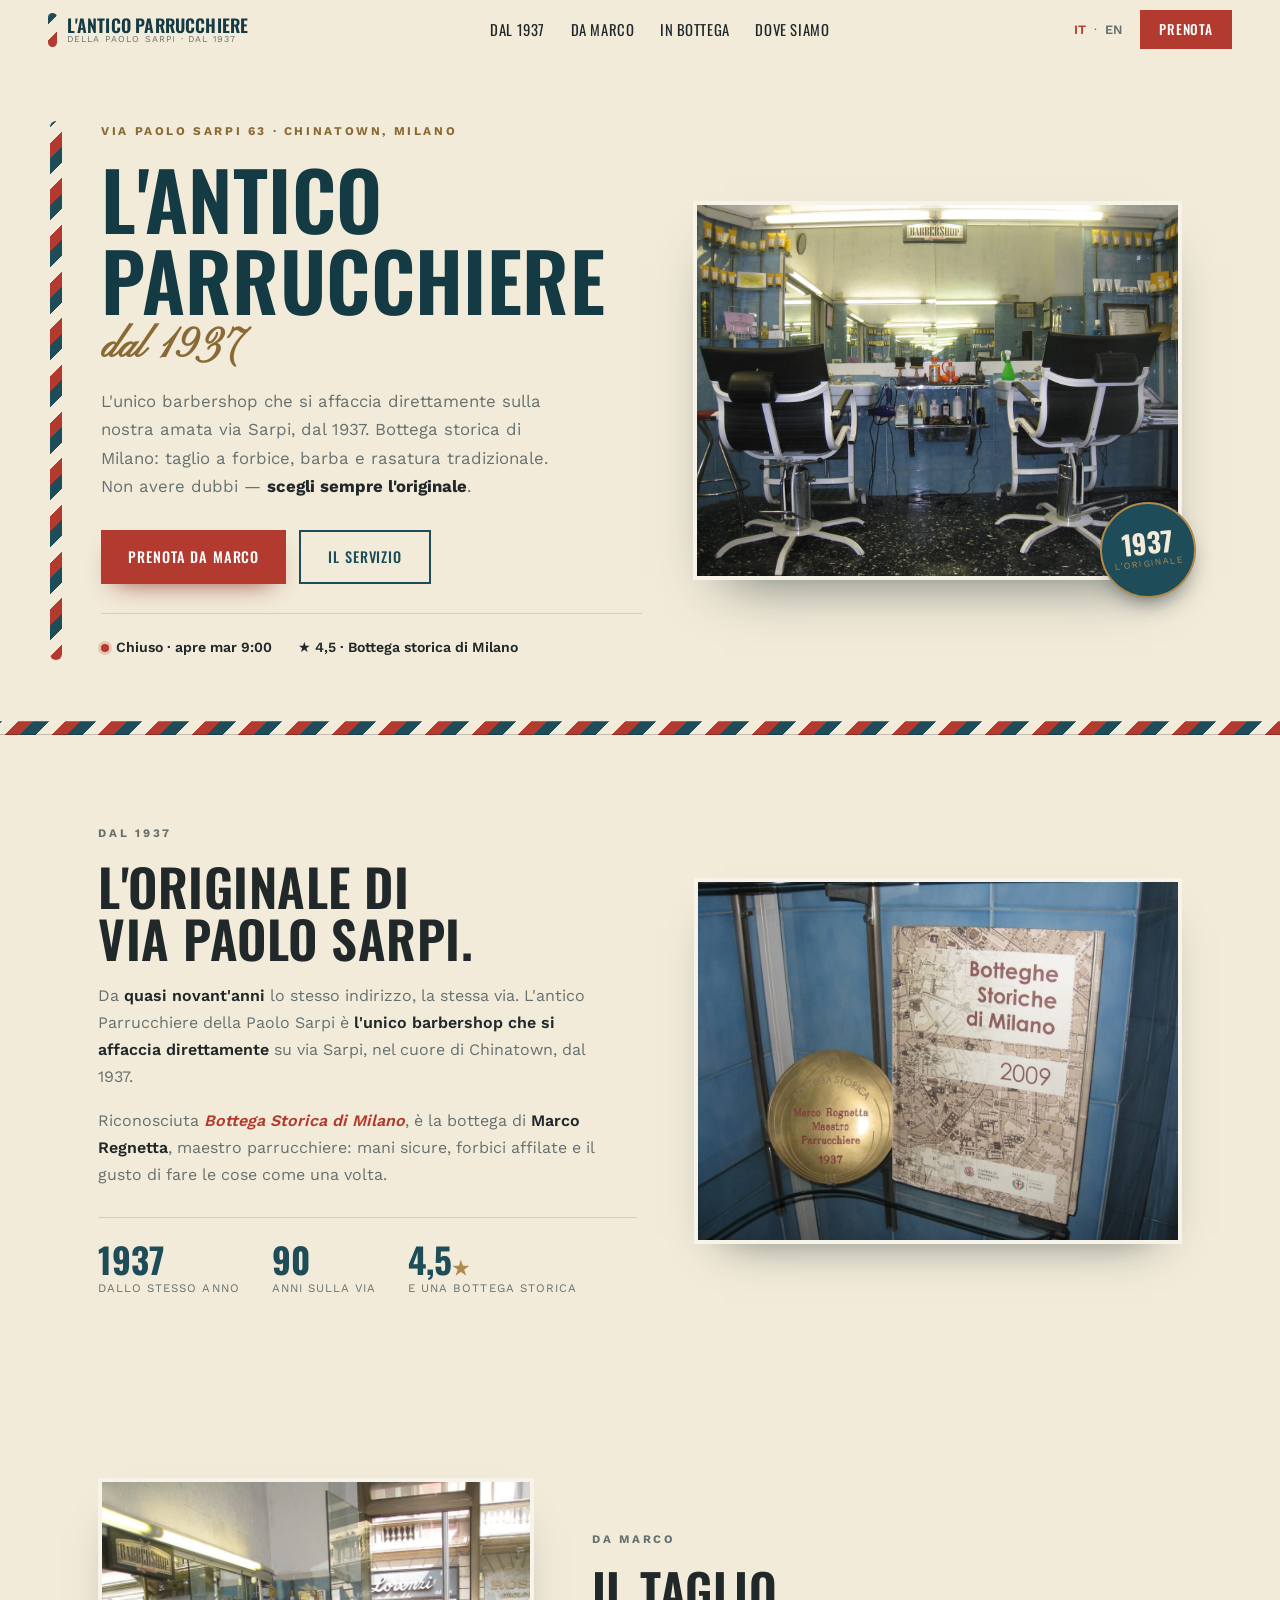
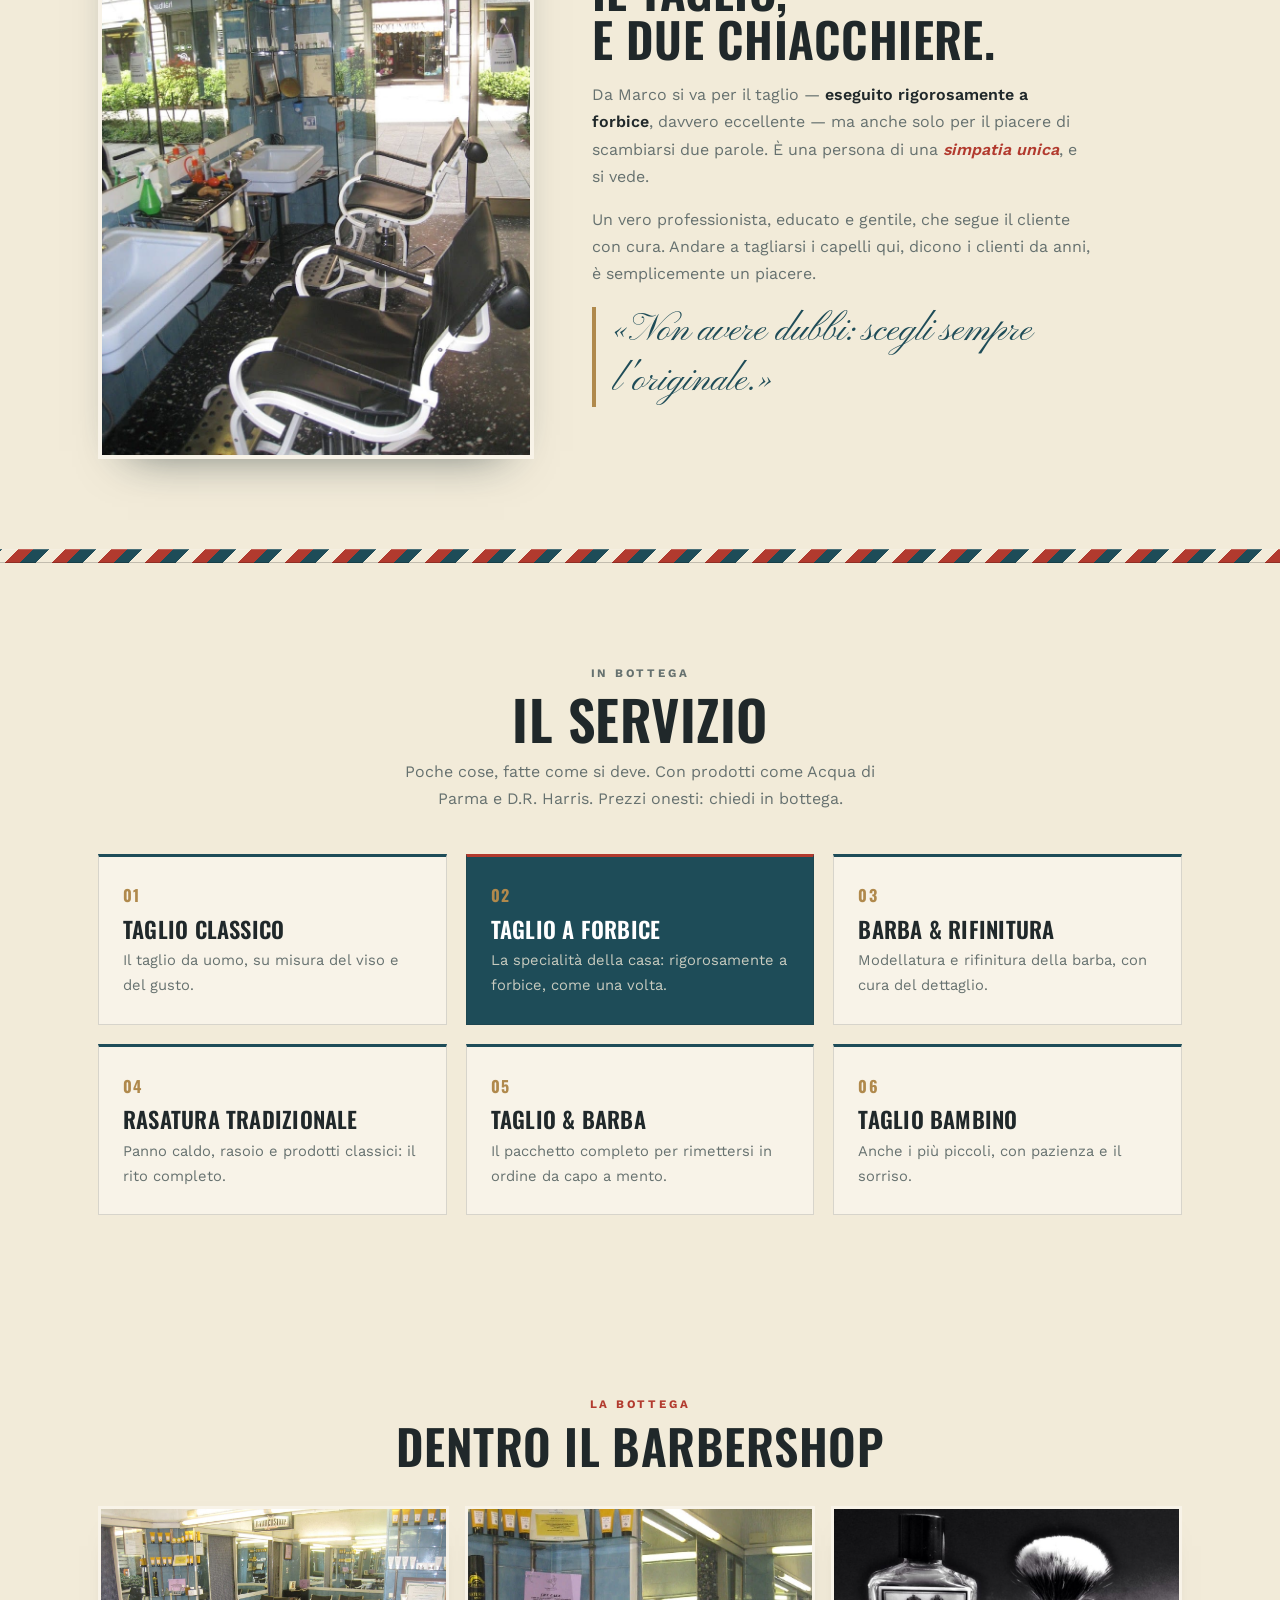
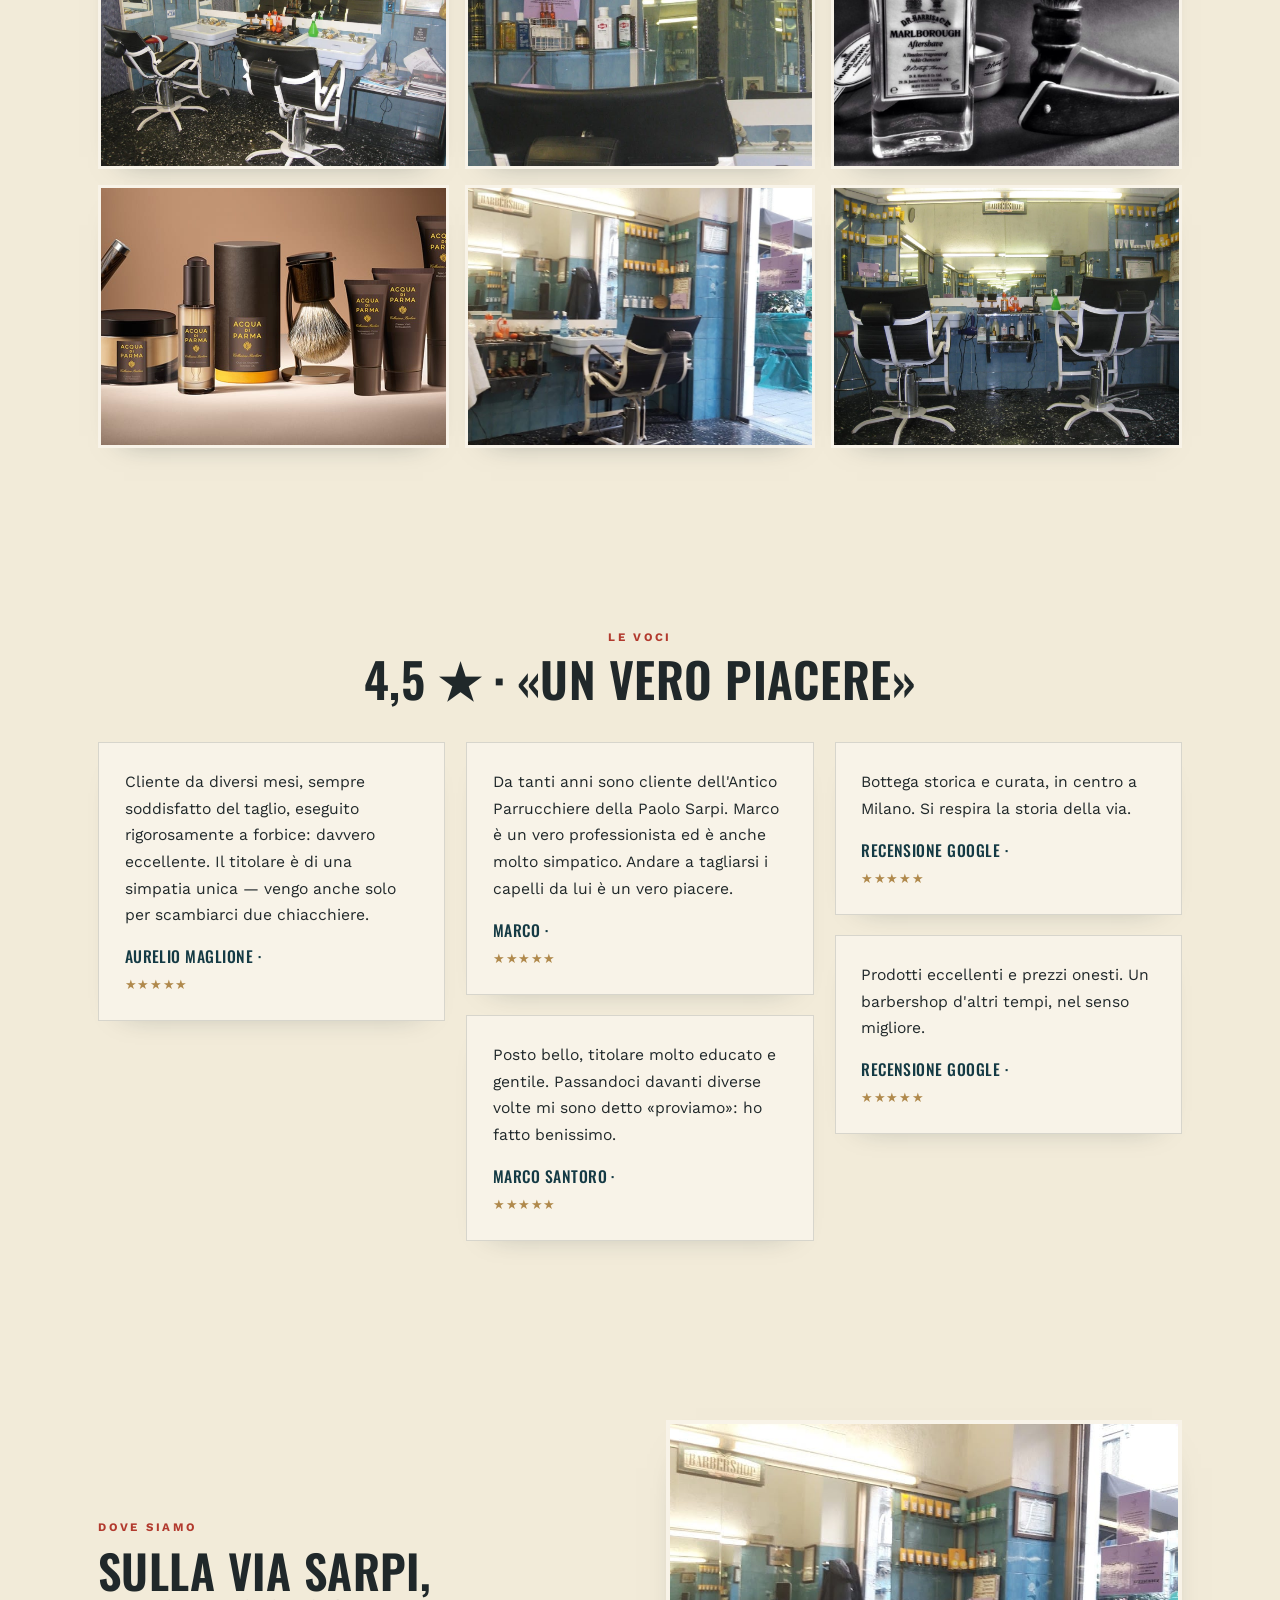
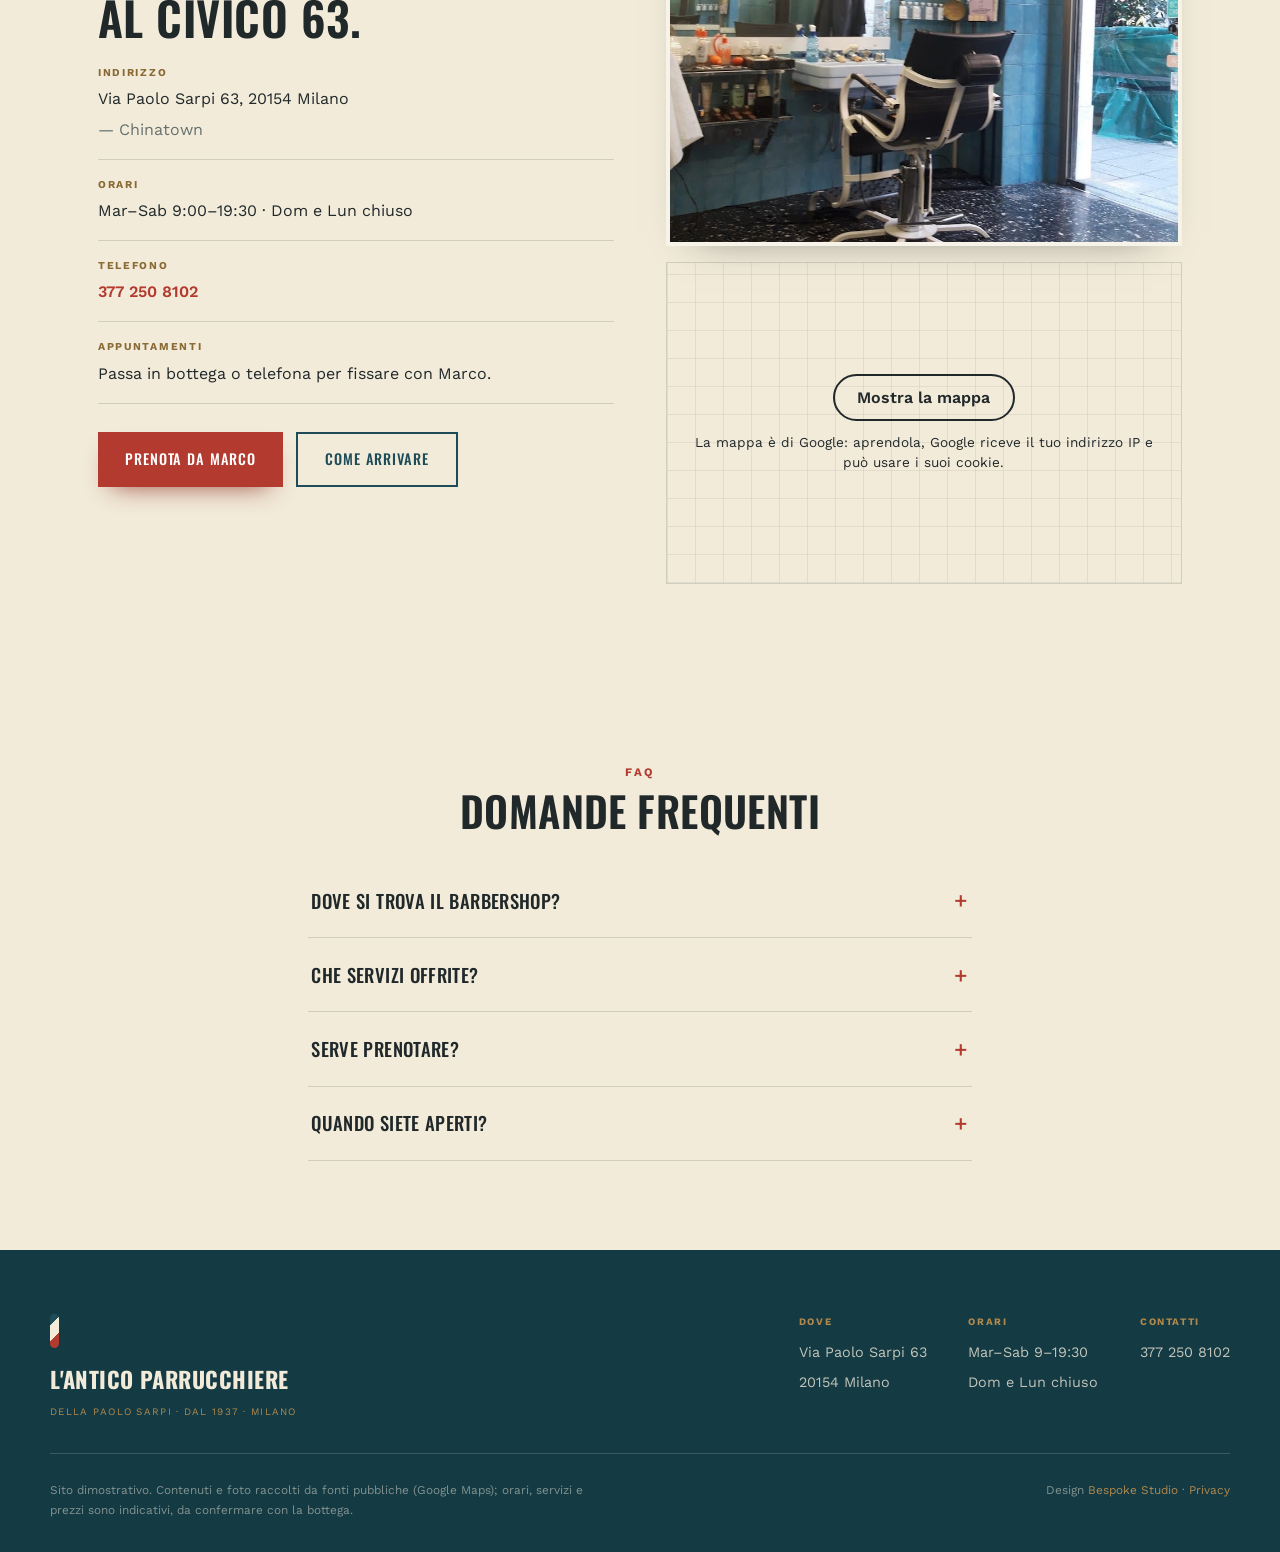
==== commit c65a40b9: "Privacy e pulizia: caratteri sul sito, mappa al clic, informativa, noindex - caratteri copiati nel s" ====
--- a/index.html
+++ b/index.html
@@ -3,6 +3,7 @@
 <head>
 <meta charset="UTF-8" />
 <meta name="viewport" content="width=device-width, initial-scale=1.0" />
+<meta name="robots" content="noindex">
 <title>L'antico Parrucchiere della Paolo Sarpi — barbershop dal 1937 · Milano</title>
 <meta name="description" content="L'antico Parrucchiere della Paolo Sarpi: l'unico barbershop che si affaccia su via Sarpi dal 1937. Bottega storica di Milano, taglio a forbice, barba e rasatura tradizionale da Marco. Via Paolo Sarpi 63, Chinatown, Milano. 4,5★." />
 <link rel="canonical" href="https://rotenzark.github.io/antico-parrucchiere-sarpi/" />
@@ -22,26 +23,48 @@
 <link rel="icon" href="img/favicon.svg" type="image/svg+xml" />
 <link rel="icon" href="img/favicon-32.png" sizes="32x32" type="image/png" />
 <link rel="apple-touch-icon" href="img/apple-touch-icon.png" />
-<link rel="preconnect" href="https://fonts.googleapis.com" />
-<link rel="preconnect" href="https://fonts.gstatic.com" crossorigin />
-<link href="https://fonts.googleapis.com/css2?family=Oswald:wght@400;500;600;700&family=Pinyon+Script&family=Work+Sans:wght@400;500;600;700&display=swap" rel="stylesheet" />
+<link rel="stylesheet" href="fonts/fonts.css?v=1">
 <link rel="stylesheet" href="css/styles.css?v=1" />
 <script type="application/ld+json">
 {
-  "@context": "https://schema.org", "@type": "HairSalon",
+  "@context": "https://schema.org",
+  "@type": "HairSalon",
   "name": "L'antico Parrucchiere della Paolo Sarpi",
   "description": "Barbershop storico di Milano, dal 1937 in Via Paolo Sarpi (Chinatown): l'unico barbershop che si affaccia direttamente sulla via. Bottega storica di Milano, taglio a forbice, barba e rasatura tradizionale. Da Marco Regnetta, maestro parrucchiere.",
   "url": "https://rotenzark.github.io/antico-parrucchiere-sarpi/",
-  "telephone": "+393772508102", "priceRange": "€€",
+  "telephone": "+393772508102",
+  "priceRange": "€€",
   "image": "https://rotenzark.github.io/antico-parrucchiere-sarpi/img/interno.jpg",
-  "address": { "@type": "PostalAddress", "streetAddress": "Via Paolo Sarpi 63", "addressLocality": "Milano", "postalCode": "20154", "addressCountry": "IT" },
-  "geo": { "@type": "GeoCoordinates", "latitude": 45.480884, "longitude": 9.17062 },
-  "aggregateRating": { "@type": "AggregateRating", "ratingValue": "4.5", "reviewCount": "55" },
+  "address": {
+    "@type": "PostalAddress",
+    "streetAddress": "Via Paolo Sarpi 63",
+    "addressLocality": "Milano",
+    "postalCode": "20154",
+    "addressCountry": "IT"
+  },
+  "geo": {
+    "@type": "GeoCoordinates",
+    "latitude": 45.480884,
+    "longitude": 9.17062
+  },
   "foundingDate": "1937",
   "openingHoursSpecification": [
-    { "@type": "OpeningHoursSpecification", "dayOfWeek": ["Tuesday","Wednesday","Thursday","Friday","Saturday"], "opens": "09:00", "closes": "19:30" }
+    {
+      "@type": "OpeningHoursSpecification",
+      "dayOfWeek": [
+        "Tuesday",
+        "Wednesday",
+        "Thursday",
+        "Friday",
+        "Saturday"
+      ],
+      "opens": "09:00",
+      "closes": "19:30"
+    }
   ],
-  "sameAs": ["https://www.facebook.com/"]
+  "sameAs": [
+    "https://www.facebook.com/"
+  ]
 }
 </script>
 <script type="application/ld+json">
@@ -169,10 +192,10 @@
 <section id="recensioni" class="section recensioni">
   <div class="rev-head reveal"><p class="kicker" data-i18n="rev.kicker">Le voci</p><h2 data-i18n="rev.h2">4,5 ★ · «un vero piacere»</h2></div>
   <div class="rev-grid">
-    <blockquote class="rev reveal"><p>Cliente da diversi mesi, sempre soddisfatto del taglio, eseguito rigorosamente a forbice: davvero eccellente. Il titolare è di una simpatia unica — vengo anche solo per scambiarci due chiacchiere.</p><cite>Aurelio Maglione · <span>★★★★★</span></cite></blockquote>
-    <blockquote class="rev reveal reveal-d1"><p>Da tanti anni sono cliente dell'Antico Parrucchiere della Paolo Sarpi. Marco è un vero professionista ed è anche molto simpatico. Andare a tagliarsi i capelli da lui è un vero piacere.</p><cite>Marco · <span>★★★★★</span></cite></blockquote>
-    <blockquote class="rev reveal reveal-d2"><p>Posto bello, titolare molto educato e gentile. Passandoci davanti diverse volte mi sono detto «proviamo»: ho fatto benissimo.</p><cite>Marco Santoro · <span>★★★★★</span></cite></blockquote>
-    <blockquote class="rev reveal"><p>Bottega storica e curata, in centro a Milano. Si respira la storia della via.</p><cite data-i18n="rev.g1">Recensione Google · <span>★★★★★</span></cite></blockquote>
+    <blockquote class="rev reveal"><p lang="it">Cliente da diversi mesi, sempre soddisfatto del taglio, eseguito rigorosamente a forbice: davvero eccellente. Il titolare è di una simpatia unica — vengo anche solo per scambiarci due chiacchiere.</p><cite>Aurelio Maglione · <span>★★★★★</span></cite></blockquote>
+    <blockquote class="rev reveal reveal-d1"><p lang="it">Da tanti anni sono cliente dell'Antico Parrucchiere della Paolo Sarpi. Marco è un vero professionista ed è anche molto simpatico. Andare a tagliarsi i capelli da lui è un vero piacere.</p><cite>Marco · <span>★★★★★</span></cite></blockquote>
+    <blockquote class="rev reveal reveal-d2"><p lang="it">Posto bello, titolare molto educato e gentile. Passandoci davanti diverse volte mi sono detto «proviamo»: ho fatto benissimo.</p><cite>Marco Santoro · <span>★★★★★</span></cite></blockquote>
+    <blockquote class="rev reveal"><p lang="it">Bottega storica e curata, in centro a Milano. Si respira la storia della via.</p><cite data-i18n="rev.g1">Recensione Google · <span>★★★★★</span></cite></blockquote>
     <blockquote class="rev reveal reveal-d1"><p>Prodotti eccellenti e prezzi onesti. Un barbershop d'altri tempi, nel senso migliore.</p><cite data-i18n="rev.g2">Recensione Google · <span>★★★★★</span></cite></blockquote>
   </div>
 </section>
@@ -196,7 +219,7 @@
     </div>
     <div class="dove-side reveal">
       <figure class="dove-photo"><img src="img/ingresso.jpg" alt="L'ingresso del barbershop su via Sarpi" width="900" height="1200" loading="lazy" /></figure>
-      <div class="dove-map"><iframe title="Mappa L'antico Parrucchiere della Paolo Sarpi" src="https://www.google.com/maps?q=L'antico+Parrucchiere+della+Paolo+Sarpi+Via+Paolo+Sarpi+63+Milano&output=embed" loading="lazy" referrerpolicy="no-referrer-when-downgrade"></iframe></div>
+      <div class="dove-map"><div class="mappa-clic" data-mappa-clic style="--mappa-h: 320px"><template><iframe title="Mappa L'antico Parrucchiere della Paolo Sarpi" src="https://www.google.com/maps?q=L'antico+Parrucchiere+della+Paolo+Sarpi+Via+Paolo+Sarpi+63+Milano&output=embed" loading="lazy" referrerpolicy="no-referrer-when-downgrade"></iframe></template><div class="mappa-clic__velo"><a class="mappa-clic__btn" href="https://www.google.com/maps/dir/?api=1&destination=L" target="_blank" rel="noopener">Mostra la mappa</a><p class="mappa-clic__nota">La mappa è di Google: aprendola, Google riceve il tuo indirizzo IP e può usare i suoi cookie.</p></div></div></div>
     </div>
   </div>
 </section>
@@ -223,7 +246,7 @@
   </div>
   <div class="foot-bottom">
     <p data-i18n="foot.disclaimer">Sito dimostrativo. Contenuti e foto raccolti da fonti pubbliche (Google Maps); orari, servizi e prezzi sono indicativi, da confermare con la bottega.</p>
-    <p class="foot-credit">Design <a href="https://bespokestud.io" target="_blank" rel="noopener">Bespoke Studio</a></p>
+    <p class="foot-credit">Design <a href="https://bespokestud.io" target="_blank" rel="noopener">Bespoke Studio</a> · <a href="privacy.html">Privacy</a></p>
   </div>
 </footer>
 
@@ -235,5 +258,6 @@
 
 <div id="lightbox" aria-hidden="true"><button id="lb-close" aria-label="Chiudi">✕</button><img id="lb-img" src="" alt="" /></div>
 <script src="js/main.js?v=1"></script>
+<script src="js/mappa-clic.js?v=1" defer></script>
 </body>
 </html>
--- a/fonts/fonts.css
+++ b/fonts/fonts.css
@@ -0,0 +1,316 @@
+/* Caratteri ospitati sul sito: nessuna richiesta a Google Fonts o Fontshare (giro privacy 1/10/2026). Licenze in LICENSE.txt. */
+/* cyrillic-ext */
+@font-face {
+  font-family: 'Oswald';
+  font-style: normal;
+  font-weight: 400;
+  font-display: swap;
+  src: url(oswald-v57-TK3IWkUHHAIjg75cFRf3bXL8LICs1_Fv40pKlN4NNSeSASz7FmlbHYjedg.woff2) format('woff2');
+  unicode-range: U+0460-052F, U+1C80-1C8A, U+20B4, U+2DE0-2DFF, U+A640-A69F, U+FE2E-FE2F;
+}
+/* cyrillic */
+@font-face {
+  font-family: 'Oswald';
+  font-style: normal;
+  font-weight: 400;
+  font-display: swap;
+  src: url(oswald-v57-TK3IWkUHHAIjg75cFRf3bXL8LICs1_Fv40pKlN4NNSeSASz7FmlSHYjedg.woff2) format('woff2');
+  unicode-range: U+0301, U+0400-045F, U+0490-0491, U+04B0-04B1, U+2116;
+}
+/* vietnamese */
+@font-face {
+  font-family: 'Oswald';
+  font-style: normal;
+  font-weight: 400;
+  font-display: swap;
+  src: url(oswald-v57-TK3IWkUHHAIjg75cFRf3bXL8LICs1_Fv40pKlN4NNSeSASz7FmlZHYjedg.woff2) format('woff2');
+  unicode-range: U+0102-0103, U+0110-0111, U+0128-0129, U+0168-0169, U+01A0-01A1, U+01AF-01B0, U+0300-0301, U+0303-0304, U+0308-0309, U+0323, U+0329, U+1EA0-1EF9, U+20AB;
+}
+/* latin-ext */
+@font-face {
+  font-family: 'Oswald';
+  font-style: normal;
+  font-weight: 400;
+  font-display: swap;
+  src: url(oswald-v57-TK3IWkUHHAIjg75cFRf3bXL8LICs1_Fv40pKlN4NNSeSASz7FmlYHYjedg.woff2) format('woff2');
+  unicode-range: U+0100-02BA, U+02BD-02C5, U+02C7-02CC, U+02CE-02D7, U+02DD-02FF, U+0304, U+0308, U+0329, U+1D00-1DBF, U+1E00-1E9F, U+1EF2-1EFF, U+2020, U+20A0-20AB, U+20AD-20C0, U+2113, U+2C60-2C7F, U+A720-A7FF;
+}
+/* latin */
+@font-face {
+  font-family: 'Oswald';
+  font-style: normal;
+  font-weight: 400;
+  font-display: swap;
+  src: url(oswald-v57-TK3IWkUHHAIjg75cFRf3bXL8LICs1_Fv40pKlN4NNSeSASz7FmlWHYg.woff2) format('woff2');
+  unicode-range: U+0000-00FF, U+0131, U+0152-0153, U+02BB-02BC, U+02C6, U+02DA, U+02DC, U+0304, U+0308, U+0329, U+2000-206F, U+20AC, U+2122, U+2191, U+2193, U+2212, U+2215, U+FEFF, U+FFFD;
+}
+/* cyrillic-ext */
+@font-face {
+  font-family: 'Oswald';
+  font-style: normal;
+  font-weight: 500;
+  font-display: swap;
+  src: url(oswald-v57-TK3IWkUHHAIjg75cFRf3bXL8LICs1_Fv40pKlN4NNSeSASz7FmlbHYjedg.woff2) format('woff2');
+  unicode-range: U+0460-052F, U+1C80-1C8A, U+20B4, U+2DE0-2DFF, U+A640-A69F, U+FE2E-FE2F;
+}
+/* cyrillic */
+@font-face {
+  font-family: 'Oswald';
+  font-style: normal;
+  font-weight: 500;
+  font-display: swap;
+  src: url(oswald-v57-TK3IWkUHHAIjg75cFRf3bXL8LICs1_Fv40pKlN4NNSeSASz7FmlSHYjedg.woff2) format('woff2');
+  unicode-range: U+0301, U+0400-045F, U+0490-0491, U+04B0-04B1, U+2116;
+}
+/* vietnamese */
+@font-face {
+  font-family: 'Oswald';
+  font-style: normal;
+  font-weight: 500;
+  font-display: swap;
+  src: url(oswald-v57-TK3IWkUHHAIjg75cFRf3bXL8LICs1_Fv40pKlN4NNSeSASz7FmlZHYjedg.woff2) format('woff2');
+  unicode-range: U+0102-0103, U+0110-0111, U+0128-0129, U+0168-0169, U+01A0-01A1, U+01AF-01B0, U+0300-0301, U+0303-0304, U+0308-0309, U+0323, U+0329, U+1EA0-1EF9, U+20AB;
+}
+/* latin-ext */
+@font-face {
+  font-family: 'Oswald';
+  font-style: normal;
+  font-weight: 500;
+  font-display: swap;
+  src: url(oswald-v57-TK3IWkUHHAIjg75cFRf3bXL8LICs1_Fv40pKlN4NNSeSASz7FmlYHYjedg.woff2) format('woff2');
+  unicode-range: U+0100-02BA, U+02BD-02C5, U+02C7-02CC, U+02CE-02D7, U+02DD-02FF, U+0304, U+0308, U+0329, U+1D00-1DBF, U+1E00-1E9F, U+1EF2-1EFF, U+2020, U+20A0-20AB, U+20AD-20C0, U+2113, U+2C60-2C7F, U+A720-A7FF;
+}
+/* latin */
+@font-face {
+  font-family: 'Oswald';
+  font-style: normal;
+  font-weight: 500;
+  font-display: swap;
+  src: url(oswald-v57-TK3IWkUHHAIjg75cFRf3bXL8LICs1_Fv40pKlN4NNSeSASz7FmlWHYg.woff2) format('woff2');
+  unicode-range: U+0000-00FF, U+0131, U+0152-0153, U+02BB-02BC, U+02C6, U+02DA, U+02DC, U+0304, U+0308, U+0329, U+2000-206F, U+20AC, U+2122, U+2191, U+2193, U+2212, U+2215, U+FEFF, U+FFFD;
+}
+/* cyrillic-ext */
+@font-face {
+  font-family: 'Oswald';
+  font-style: normal;
+  font-weight: 600;
+  font-display: swap;
+  src: url(oswald-v57-TK3IWkUHHAIjg75cFRf3bXL8LICs1_Fv40pKlN4NNSeSASz7FmlbHYjedg.woff2) format('woff2');
+  unicode-range: U+0460-052F, U+1C80-1C8A, U+20B4, U+2DE0-2DFF, U+A640-A69F, U+FE2E-FE2F;
+}
+/* cyrillic */
+@font-face {
+  font-family: 'Oswald';
+  font-style: normal;
+  font-weight: 600;
+  font-display: swap;
+  src: url(oswald-v57-TK3IWkUHHAIjg75cFRf3bXL8LICs1_Fv40pKlN4NNSeSASz7FmlSHYjedg.woff2) format('woff2');
+  unicode-range: U+0301, U+0400-045F, U+0490-0491, U+04B0-04B1, U+2116;
+}
+/* vietnamese */
+@font-face {
+  font-family: 'Oswald';
+  font-style: normal;
+  font-weight: 600;
+  font-display: swap;
+  src: url(oswald-v57-TK3IWkUHHAIjg75cFRf3bXL8LICs1_Fv40pKlN4NNSeSASz7FmlZHYjedg.woff2) format('woff2');
+  unicode-range: U+0102-0103, U+0110-0111, U+0128-0129, U+0168-0169, U+01A0-01A1, U+01AF-01B0, U+0300-0301, U+0303-0304, U+0308-0309, U+0323, U+0329, U+1EA0-1EF9, U+20AB;
+}
+/* latin-ext */
+@font-face {
+  font-family: 'Oswald';
+  font-style: normal;
+  font-weight: 600;
+  font-display: swap;
+  src: url(oswald-v57-TK3IWkUHHAIjg75cFRf3bXL8LICs1_Fv40pKlN4NNSeSASz7FmlYHYjedg.woff2) format('woff2');
+  unicode-range: U+0100-02BA, U+02BD-02C5, U+02C7-02CC, U+02CE-02D7, U+02DD-02FF, U+0304, U+0308, U+0329, U+1D00-1DBF, U+1E00-1E9F, U+1EF2-1EFF, U+2020, U+20A0-20AB, U+20AD-20C0, U+2113, U+2C60-2C7F, U+A720-A7FF;
+}
+/* latin */
+@font-face {
+  font-family: 'Oswald';
+  font-style: normal;
+  font-weight: 600;
+  font-display: swap;
+  src: url(oswald-v57-TK3IWkUHHAIjg75cFRf3bXL8LICs1_Fv40pKlN4NNSeSASz7FmlWHYg.woff2) format('woff2');
+  unicode-range: U+0000-00FF, U+0131, U+0152-0153, U+02BB-02BC, U+02C6, U+02DA, U+02DC, U+0304, U+0308, U+0329, U+2000-206F, U+20AC, U+2122, U+2191, U+2193, U+2212, U+2215, U+FEFF, U+FFFD;
+}
+/* cyrillic-ext */
+@font-face {
+  font-family: 'Oswald';
+  font-style: normal;
+  font-weight: 700;
+  font-display: swap;
+  src: url(oswald-v57-TK3IWkUHHAIjg75cFRf3bXL8LICs1_Fv40pKlN4NNSeSASz7FmlbHYjedg.woff2) format('woff2');
+  unicode-range: U+0460-052F, U+1C80-1C8A, U+20B4, U+2DE0-2DFF, U+A640-A69F, U+FE2E-FE2F;
+}
+/* cyrillic */
+@font-face {
+  font-family: 'Oswald';
+  font-style: normal;
+  font-weight: 700;
+  font-display: swap;
+  src: url(oswald-v57-TK3IWkUHHAIjg75cFRf3bXL8LICs1_Fv40pKlN4NNSeSASz7FmlSHYjedg.woff2) format('woff2');
+  unicode-range: U+0301, U+0400-045F, U+0490-0491, U+04B0-04B1, U+2116;
+}
+/* vietnamese */
+@font-face {
+  font-family: 'Oswald';
+  font-style: normal;
+  font-weight: 700;
+  font-display: swap;
+  src: url(oswald-v57-TK3IWkUHHAIjg75cFRf3bXL8LICs1_Fv40pKlN4NNSeSASz7FmlZHYjedg.woff2) format('woff2');
+  unicode-range: U+0102-0103, U+0110-0111, U+0128-0129, U+0168-0169, U+01A0-01A1, U+01AF-01B0, U+0300-0301, U+0303-0304, U+0308-0309, U+0323, U+0329, U+1EA0-1EF9, U+20AB;
+}
+/* latin-ext */
+@font-face {
+  font-family: 'Oswald';
+  font-style: normal;
+  font-weight: 700;
+  font-display: swap;
+  src: url(oswald-v57-TK3IWkUHHAIjg75cFRf3bXL8LICs1_Fv40pKlN4NNSeSASz7FmlYHYjedg.woff2) format('woff2');
+  unicode-range: U+0100-02BA, U+02BD-02C5, U+02C7-02CC, U+02CE-02D7, U+02DD-02FF, U+0304, U+0308, U+0329, U+1D00-1DBF, U+1E00-1E9F, U+1EF2-1EFF, U+2020, U+20A0-20AB, U+20AD-20C0, U+2113, U+2C60-2C7F, U+A720-A7FF;
+}
+/* latin */
+@font-face {
+  font-family: 'Oswald';
+  font-style: normal;
+  font-weight: 700;
+  font-display: swap;
+  src: url(oswald-v57-TK3IWkUHHAIjg75cFRf3bXL8LICs1_Fv40pKlN4NNSeSASz7FmlWHYg.woff2) format('woff2');
+  unicode-range: U+0000-00FF, U+0131, U+0152-0153, U+02BB-02BC, U+02C6, U+02DA, U+02DC, U+0304, U+0308, U+0329, U+2000-206F, U+20AC, U+2122, U+2191, U+2193, U+2212, U+2215, U+FEFF, U+FFFD;
+}
+/* vietnamese */
+@font-face {
+  font-family: 'Pinyon Script';
+  font-style: normal;
+  font-weight: 400;
+  font-display: swap;
+  src: url(pinyonscript-v24-6xKpdSJbL9-e9LuoeQiDRQR8WOraOrbh.woff2) format('woff2');
+  unicode-range: U+0102-0103, U+0110-0111, U+0128-0129, U+0168-0169, U+01A0-01A1, U+01AF-01B0, U+0300-0301, U+0303-0304, U+0308-0309, U+0323, U+0329, U+1EA0-1EF9, U+20AB;
+}
+/* latin-ext */
+@font-face {
+  font-family: 'Pinyon Script';
+  font-style: normal;
+  font-weight: 400;
+  font-display: swap;
+  src: url(pinyonscript-v24-6xKpdSJbL9-e9LuoeQiDRQR8WOvaOrbh.woff2) format('woff2');
+  unicode-range: U+0100-02BA, U+02BD-02C5, U+02C7-02CC, U+02CE-02D7, U+02DD-02FF, U+0304, U+0308, U+0329, U+1D00-1DBF, U+1E00-1E9F, U+1EF2-1EFF, U+2020, U+20A0-20AB, U+20AD-20C0, U+2113, U+2C60-2C7F, U+A720-A7FF;
+}
+/* latin */
+@font-face {
+  font-family: 'Pinyon Script';
+  font-style: normal;
+  font-weight: 400;
+  font-display: swap;
+  src: url(pinyonscript-v24-6xKpdSJbL9-e9LuoeQiDRQR8WOXaOg.woff2) format('woff2');
+  unicode-range: U+0000-00FF, U+0131, U+0152-0153, U+02BB-02BC, U+02C6, U+02DA, U+02DC, U+0304, U+0308, U+0329, U+2000-206F, U+20AC, U+2122, U+2191, U+2193, U+2212, U+2215, U+FEFF, U+FFFD;
+}
+/* vietnamese */
+@font-face {
+  font-family: 'Work Sans';
+  font-style: normal;
+  font-weight: 400;
+  font-display: swap;
+  src: url(worksans-v24-QGYsz_wNahGAdqQ43Rh_c6Dpp_k.woff2) format('woff2');
+  unicode-range: U+0102-0103, U+0110-0111, U+0128-0129, U+0168-0169, U+01A0-01A1, U+01AF-01B0, U+0300-0301, U+0303-0304, U+0308-0309, U+0323, U+0329, U+1EA0-1EF9, U+20AB;
+}
+/* latin-ext */
+@font-face {
+  font-family: 'Work Sans';
+  font-style: normal;
+  font-weight: 400;
+  font-display: swap;
+  src: url(worksans-v24-QGYsz_wNahGAdqQ43Rh_cqDpp_k.woff2) format('woff2');
+  unicode-range: U+0100-02BA, U+02BD-02C5, U+02C7-02CC, U+02CE-02D7, U+02DD-02FF, U+0304, U+0308, U+0329, U+1D00-1DBF, U+1E00-1E9F, U+1EF2-1EFF, U+2020, U+20A0-20AB, U+20AD-20C0, U+2113, U+2C60-2C7F, U+A720-A7FF;
+}
+/* latin */
+@font-face {
+  font-family: 'Work Sans';
+  font-style: normal;
+  font-weight: 400;
+  font-display: swap;
+  src: url(worksans-v24-QGYsz_wNahGAdqQ43Rh_fKDp.woff2) format('woff2');
+  unicode-range: U+0000-00FF, U+0131, U+0152-0153, U+02BB-02BC, U+02C6, U+02DA, U+02DC, U+0304, U+0308, U+0329, U+2000-206F, U+20AC, U+2122, U+2191, U+2193, U+2212, U+2215, U+FEFF, U+FFFD;
+}
+/* vietnamese */
+@font-face {
+  font-family: 'Work Sans';
+  font-style: normal;
+  font-weight: 500;
+  font-display: swap;
+  src: url(worksans-v24-QGYsz_wNahGAdqQ43Rh_c6Dpp_k.woff2) format('woff2');
+  unicode-range: U+0102-0103, U+0110-0111, U+0128-0129, U+0168-0169, U+01A0-01A1, U+01AF-01B0, U+0300-0301, U+0303-0304, U+0308-0309, U+0323, U+0329, U+1EA0-1EF9, U+20AB;
+}
+/* latin-ext */
+@font-face {
+  font-family: 'Work Sans';
+  font-style: normal;
+  font-weight: 500;
+  font-display: swap;
+  src: url(worksans-v24-QGYsz_wNahGAdqQ43Rh_cqDpp_k.woff2) format('woff2');
+  unicode-range: U+0100-02BA, U+02BD-02C5, U+02C7-02CC, U+02CE-02D7, U+02DD-02FF, U+0304, U+0308, U+0329, U+1D00-1DBF, U+1E00-1E9F, U+1EF2-1EFF, U+2020, U+20A0-20AB, U+20AD-20C0, U+2113, U+2C60-2C7F, U+A720-A7FF;
+}
+/* latin */
+@font-face {
+  font-family: 'Work Sans';
+  font-style: normal;
+  font-weight: 500;
+  font-display: swap;
+  src: url(worksans-v24-QGYsz_wNahGAdqQ43Rh_fKDp.woff2) format('woff2');
+  unicode-range: U+0000-00FF, U+0131, U+0152-0153, U+02BB-02BC, U+02C6, U+02DA, U+02DC, U+0304, U+0308, U+0329, U+2000-206F, U+20AC, U+2122, U+2191, U+2193, U+2212, U+2215, U+FEFF, U+FFFD;
+}
+/* vietnamese */
+@font-face {
+  font-family: 'Work Sans';
+  font-style: normal;
+  font-weight: 600;
+  font-display: swap;
+  src: url(worksans-v24-QGYsz_wNahGAdqQ43Rh_c6Dpp_k.woff2) format('woff2');
+  unicode-range: U+0102-0103, U+0110-0111, U+0128-0129, U+0168-0169, U+01A0-01A1, U+01AF-01B0, U+0300-0301, U+0303-0304, U+0308-0309, U+0323, U+0329, U+1EA0-1EF9, U+20AB;
+}
+/* latin-ext */
+@font-face {
+  font-family: 'Work Sans';
+  font-style: normal;
+  font-weight: 600;
+  font-display: swap;
+  src: url(worksans-v24-QGYsz_wNahGAdqQ43Rh_cqDpp_k.woff2) format('woff2');
+  unicode-range: U+0100-02BA, U+02BD-02C5, U+02C7-02CC, U+02CE-02D7, U+02DD-02FF, U+0304, U+0308, U+0329, U+1D00-1DBF, U+1E00-1E9F, U+1EF2-1EFF, U+2020, U+20A0-20AB, U+20AD-20C0, U+2113, U+2C60-2C7F, U+A720-A7FF;
+}
+/* latin */
+@font-face {
+  font-family: 'Work Sans';
+  font-style: normal;
+  font-weight: 600;
+  font-display: swap;
+  src: url(worksans-v24-QGYsz_wNahGAdqQ43Rh_fKDp.woff2) format('woff2');
+  unicode-range: U+0000-00FF, U+0131, U+0152-0153, U+02BB-02BC, U+02C6, U+02DA, U+02DC, U+0304, U+0308, U+0329, U+2000-206F, U+20AC, U+2122, U+2191, U+2193, U+2212, U+2215, U+FEFF, U+FFFD;
+}
+/* vietnamese */
+@font-face {
+  font-family: 'Work Sans';
+  font-style: normal;
+  font-weight: 700;
+  font-display: swap;
+  src: url(worksans-v24-QGYsz_wNahGAdqQ43Rh_c6Dpp_k.woff2) format('woff2');
+  unicode-range: U+0102-0103, U+0110-0111, U+0128-0129, U+0168-0169, U+01A0-01A1, U+01AF-01B0, U+0300-0301, U+0303-0304, U+0308-0309, U+0323, U+0329, U+1EA0-1EF9, U+20AB;
+}
+/* latin-ext */
+@font-face {
+  font-family: 'Work Sans';
+  font-style: normal;
+  font-weight: 700;
+  font-display: swap;
+  src: url(worksans-v24-QGYsz_wNahGAdqQ43Rh_cqDpp_k.woff2) format('woff2');
+  unicode-range: U+0100-02BA, U+02BD-02C5, U+02C7-02CC, U+02CE-02D7, U+02DD-02FF, U+0304, U+0308, U+0329, U+1D00-1DBF, U+1E00-1E9F, U+1EF2-1EFF, U+2020, U+20A0-20AB, U+20AD-20C0, U+2113, U+2C60-2C7F, U+A720-A7FF;
+}
+/* latin */
+@font-face {
+  font-family: 'Work Sans';
+  font-style: normal;
+  font-weight: 700;
+  font-display: swap;
+  src: url(worksans-v24-QGYsz_wNahGAdqQ43Rh_fKDp.woff2) format('woff2');
+  unicode-range: U+0000-00FF, U+0131, U+0152-0153, U+02BB-02BC, U+02C6, U+02DA, U+02DC, U+0304, U+0308, U+0329, U+2000-206F, U+20AC, U+2122, U+2191, U+2193, U+2212, U+2215, U+FEFF, U+FFFD;
+}
--- a/css/styles.css
+++ b/css/styles.css
@@ -236,3 +236,12 @@
   .reveal{opacity:1;transform:none}
   html{scroll-behavior:auto}
 }
+
+/*MAPPACLIC*/
+/* la mappa Google si carica solo al clic (giro privacy 1/10/2026) */
+.mappa-clic { display: flex; align-items: center; justify-content: center; width: 100%; height: 100%; min-height: var(--mappa-h, 320px); box-sizing: border-box; padding: 24px; text-align: center; background: repeating-linear-gradient(0deg, rgba(127, 127, 127, 0.14) 0 1px, transparent 1px 28px), repeating-linear-gradient(90deg, rgba(127, 127, 127, 0.14) 0 1px, transparent 1px 28px); }
+.mappa-clic__velo { display: flex; flex-direction: column; align-items: center; gap: 12px; max-width: 32em; }
+.mappa-clic__btn { display: inline-block; padding: 0.75em 1.4em; border: 2px solid currentColor; border-radius: 999px; color: inherit; font: inherit; font-weight: 600; line-height: 1.2; text-decoration: none; background: transparent; cursor: pointer; }
+.mappa-clic__btn:hover, .mappa-clic__btn:focus-visible { text-decoration: underline; }
+.mappa-clic__nota { margin: 0; font-size: 0.85em; line-height: 1.45; }
+/*/MAPPACLIC*/
